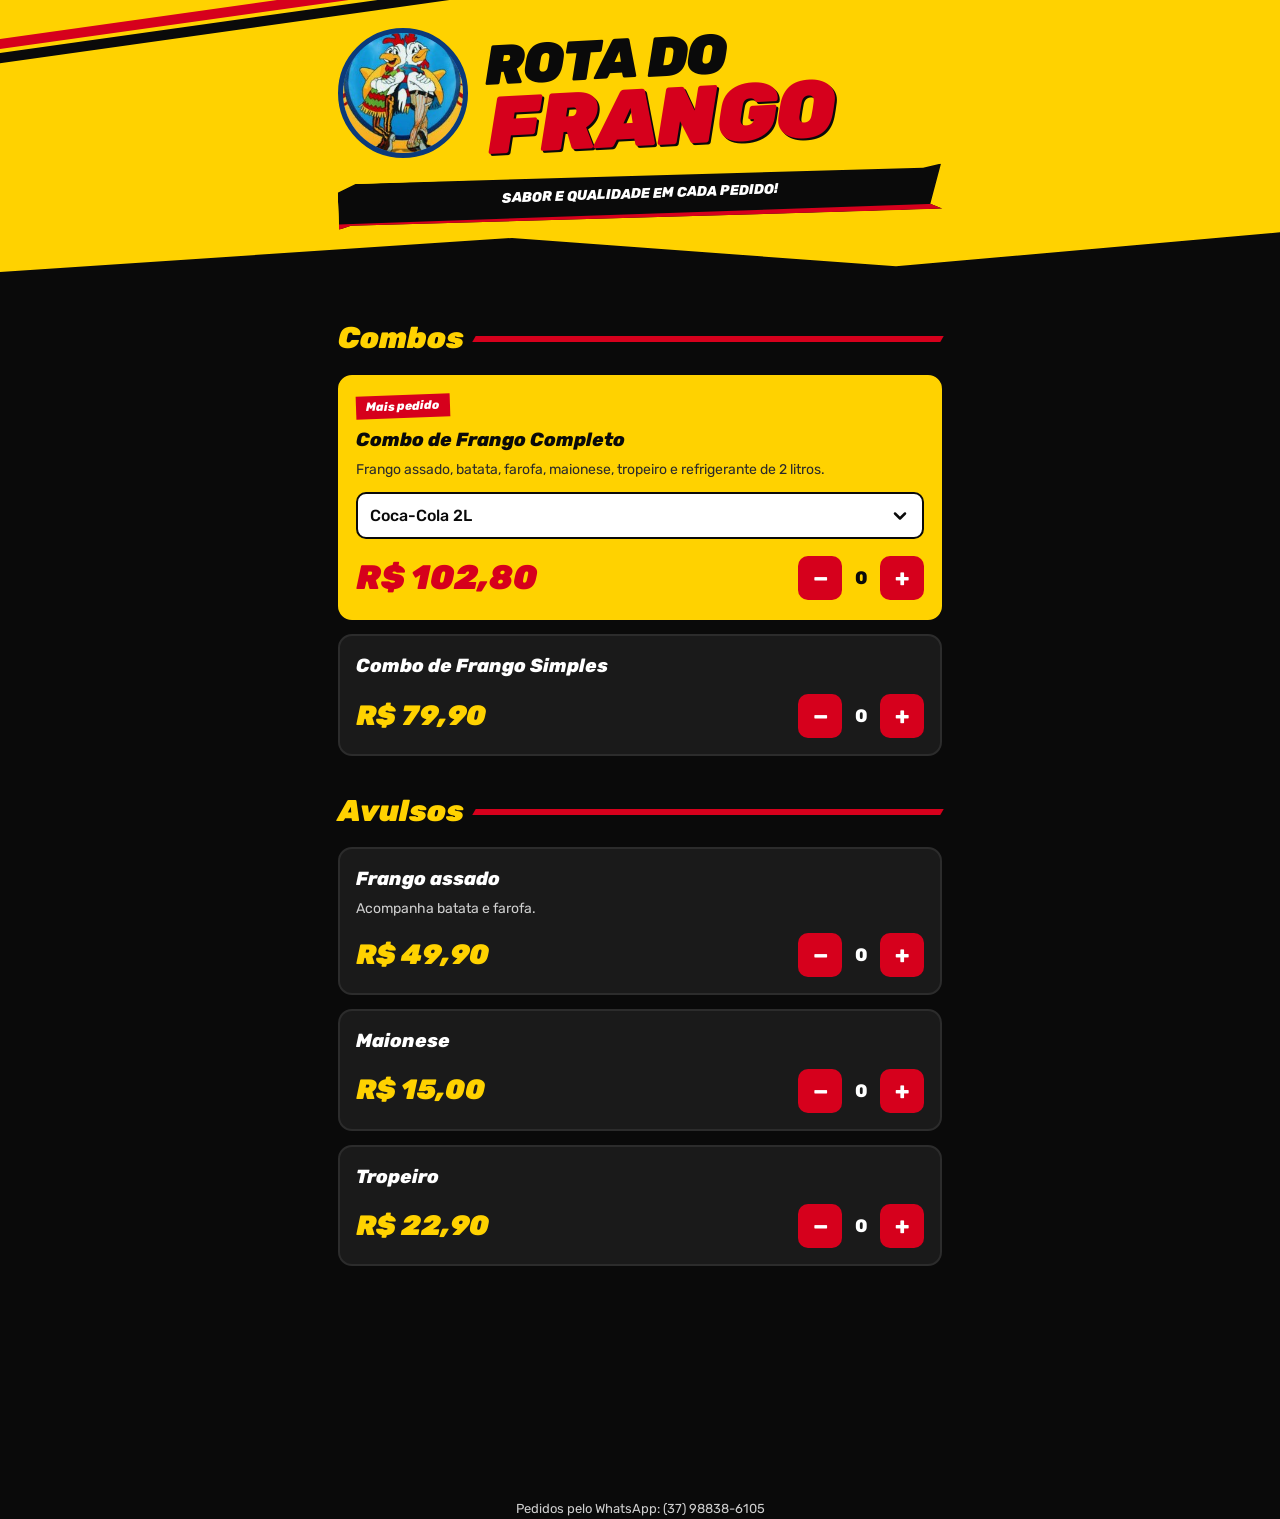
==== index.html @ 75ceb73d "Rename cardapio_rota_do_frango_10(2).html to index.html" ====
<!DOCTYPE html>
<html lang="pt-BR">
<head>
<meta charset="utf-8">
<meta name="viewport" content="width=device-width, initial-scale=1, viewport-fit=cover">
<meta name="format-detection" content="telephone=no">
<title>Cardápio | Rota do Frango</title>
<link href="https://fonts.googleapis.com/css2?family=Rubik:ital,wght@0,400;0,500;1,800;1,900&display=swap" rel="stylesheet">
<style>
:root{--y:#ffd200;--r:#d6001c;--k:#0a0a0a;--k2:#1a1a1a;--w:#fff;--mut:#cfcfcf;color-scheme:dark}
*,*::before,*::after{box-sizing:border-box}
html{-webkit-text-size-adjust:100%;text-size-adjust:100%;min-height:100%;min-height:100dvh;overflow-x:clip;overflow-y:scroll;-webkit-overflow-scrolling:touch}
body{margin:0;min-height:100%;min-height:100dvh;background:#0a0a0a;color:#fff;font-family:Rubik,-apple-system,BlinkMacSystemFont,"Segoe UI",Roboto,Arial,sans-serif;line-height:1.45;overflow:visible;touch-action:pan-y}
.wrap{max-width:640px;margin:0 auto;padding:0 18px}
header{background:#ffd200;color:#0a0a0a;padding:28px 0 64px;position:relative;-webkit-clip-path:polygon(0 0,100% 0,100% 82%,70% 94%,40% 84%,0 96%);clip-path:polygon(0 0,100% 0,100% 82%,70% 94%,40% 84%,0 96%)}
header{padding-top:calc(28px + env(safe-area-inset-top,0px))}
header::before{content:"";position:absolute;left:-10%;top:12px;width:50%;height:10px;background:#d6001c;-webkit-transform:rotate(-8deg);transform:rotate(-8deg);box-shadow:0 14px 0 #0a0a0a}
.top{display:-webkit-flex;display:flex;-webkit-align-items:center;align-items:center}
.logo{width:104px;height:104px;object-fit:cover;object-position:50% 65%;border:5px solid #0b3a7a;border-radius:50%;background:#1f6fd0;-webkit-flex:none;flex:none;margin-right:14px;display:block}
.mark{font-style:italic;font-weight:900;line-height:.88;margin:0;font-size:34px;letter-spacing:-.02em;color:#0a0a0a;-webkit-transform:rotate(-3deg);transform:rotate(-3deg)}
.mark span{display:block;color:#d6001c;font-size:1.45em;text-shadow:2px 2px 0 #0a0a0a}
.tag{display:block;background:#0a0a0a;color:#fff;font-style:italic;font-weight:800;font-size:11px;text-transform:uppercase;text-align:center;padding:10px 12px;margin-top:16px;-webkit-transform:rotate(-2deg);transform:rotate(-2deg);border-bottom:5px solid #d6001c;-webkit-clip-path:polygon(0 18%,3% 0,97% 8%,100% 0,98% 88%,100% 100%,2% 92%,0 100%);clip-path:polygon(0 18%,3% 0,97% 8%,100% 0,98% 88%,100% 100%,2% 92%,0 100%)}
@media (min-width:380px){.logo{width:120px;height:120px}.mark{font-size:42px}.tag{font-size:12.5px}}
@media (min-width:480px){.logo{width:130px;height:130px;margin-right:18px}.mark{font-size:56px}.tag{font-size:14px}}
h2{font-style:italic;font-weight:900;font-size:30px;margin:34px 0 14px;color:#ffd200;display:-webkit-flex;display:flex;-webkit-align-items:center;align-items:center}
h2::after{content:"";-webkit-flex:1;flex:1;height:6px;margin-left:10px;background:#d6001c;-webkit-transform:skewX(-30deg);transform:skewX(-30deg)}
.card{background:#1a1a1a;border:2px solid #2c2c2c;border-radius:14px;padding:16px;margin-bottom:14px}
.card.feat{background:#ffd200;color:#0a0a0a;border-color:#ffd200}
.card h3{margin:0;font-size:19px;font-weight:800;font-style:italic}
.card p{margin:6px 0 0;font-size:14px;color:#cfcfcf}
.feat p{color:#2b2b2b}
.badge{display:inline-block;background:#d6001c;color:#fff;font-weight:800;font-style:italic;font-size:12px;padding:3px 10px;margin-bottom:8px;-webkit-transform:rotate(-2deg);transform:rotate(-2deg)}
.row{display:-webkit-flex;display:flex;-webkit-justify-content:space-between;justify-content:space-between;-webkit-align-items:center;align-items:center;margin-top:14px}
.price{font-style:italic;font-weight:900;font-size:28px;color:#ffd200}
.feat .price{color:#d6001c;font-size:34px}
.btn{display:block;text-align:center;background:#d6001c;color:#fff;text-decoration:none;font-weight:900;font-style:italic;font-size:17px;padding:15px 12px;border-radius:12px;margin-top:12px;-webkit-tap-highlight-color:transparent}
.jsonly{display:none}
.js .jsonly{display:block}
.js .qty{display:-webkit-flex;display:flex;-webkit-align-items:center;align-items:center}
.js .nojs{display:none}
.qty button{width:44px;height:44px;border:0;border-radius:10px;background:#d6001c;color:#fff;font:800 24px Rubik,Arial,sans-serif;padding:0;cursor:pointer;-webkit-appearance:none;appearance:none}
.qn{min-width:38px;text-align:center;font-weight:800;font-size:18px}
select{width:100%;margin-top:12px;padding:12px 44px 12px 12px;border-radius:10px;border:2px solid #0a0a0a;background-color:#fff;background-image:url("data:image/svg+xml,%3Csvg xmlns=%27http://www.w3.org/2000/svg%27 width=%2720%27 height=%2720%27 viewBox=%270 0 24 24%27 fill=%27none%27 stroke=%27%230a0a0a%27 stroke-width=%273%27 stroke-linecap=%27round%27 stroke-linejoin=%27round%27%3E%3Cpath d=%27m6 9 6 6 6-6%27/%3E%3C/svg%3E");background-repeat:no-repeat;background-position:right 12px center;color:#0a0a0a;font:500 16px Rubik,Arial,sans-serif;-webkit-appearance:none;appearance:none;cursor:pointer}
main.wrap{padding-bottom:calc(220px + env(safe-area-inset-bottom,0px))}footer{padding:30px 0 calc(240px + env(safe-area-inset-bottom,0px));text-align:center;color:#cfcfcf;font-size:13px}
#bar{display:none;position:fixed;left:0;right:0;bottom:0;bottom:env(safe-area-inset-bottom,0px);padding:12px 18px;padding-bottom:calc(12px + env(safe-area-inset-bottom,0px));background:#d6001c;z-index:9}
.js #bar.on{display:block}
#send{max-width:604px;margin:0 auto;display:-webkit-flex;display:flex;-webkit-justify-content:space-between;justify-content:space-between;-webkit-align-items:center;align-items:center;background:#ffd200;color:#0a0a0a;text-decoration:none;font-weight:900;font-style:italic;font-size:17px;padding:14px 18px;border-radius:12px}
#alt{display:block;text-align:center;color:#fff;font-size:13px;margin-top:8px}
a:focus-visible,button:focus-visible,select:focus-visible{outline:3px solid #fff;outline-offset:2px}
</style>
</head>
<body>
<header><div class="wrap">
<div class="top"><img class="logo" alt="Logo Rota do Frango" width="130" height="130" src="[data-uri]"><h1 class="mark">ROTA DO<span>FRANGO</span></h1></div>
<div class="tag">Sabor e qualidade em cada pedido!</div>
</div></header>
<main class="wrap">
<h2>Combos</h2><div><article class="card feat" data-id="completo" data-name="Combo de Frango Completo" data-price="10280"><span class="badge">Mais pedido</span><h3>Combo de Frango Completo</h3><p>Frango assado, batata, farofa, maionese, tropeiro e refrigerante de 2 litros.</p><select class="jsonly" aria-label="Refrigerante"><option>Coca-Cola 2L</option><option>Fanta 2L</option></select><div class="row"><span class="price">R$ 102,80</span><div class="qty jsonly"><button type="button" data-act="-" aria-label="Diminuir">−</button><span class="qn">0</span><button type="button" data-act="+" aria-label="Aumentar">+</button></div></div><div class="nojs"><a class="btn" href="https://wa.me/5537988386105?text=Ol%C3%A1%21%20Quero%20fazer%20um%20pedido%3A%0A%E2%80%A2%201x%20Combo%20de%20Frango%20Completo%20%28Coca-Cola%202L%29%20-%20R%24%20102%2C80%0A%0ATotal%3A%20R%24%20102%2C80" target="_blank" rel="noopener">Pedir com Coca-Cola</a><a class="btn" href="https://wa.me/5537988386105?text=Ol%C3%A1%21%20Quero%20fazer%20um%20pedido%3A%0A%E2%80%A2%201x%20Combo%20de%20Frango%20Completo%20%28Fanta%202L%29%20-%20R%24%20102%2C80%0A%0ATotal%3A%20R%24%20102%2C80" target="_blank" rel="noopener">Pedir com Fanta</a></div></article><article class="card" data-id="simples" data-name="Combo de Frango Simples" data-price="7990"><h3>Combo de Frango Simples</h3><div class="row"><span class="price">R$ 79,90</span><div class="qty jsonly"><button type="button" data-act="-" aria-label="Diminuir">−</button><span class="qn">0</span><button type="button" data-act="+" aria-label="Aumentar">+</button></div></div><div class="nojs"><a class="btn" href="https://wa.me/5537988386105?text=Ol%C3%A1%21%20Quero%20fazer%20um%20pedido%3A%0A%E2%80%A2%201x%20Combo%20de%20Frango%20Simples%20-%20R%24%2079%2C90%0A%0ATotal%3A%20R%24%2079%2C90" target="_blank" rel="noopener">Pedir pelo WhatsApp</a></div></article></div>
<h2>Avulsos</h2><div><article class="card" data-id="frango" data-name="Frango assado" data-price="4990"><h3>Frango assado</h3><p>Acompanha batata e farofa.</p><div class="row"><span class="price">R$ 49,90</span><div class="qty jsonly"><button type="button" data-act="-" aria-label="Diminuir">−</button><span class="qn">0</span><button type="button" data-act="+" aria-label="Aumentar">+</button></div></div><div class="nojs"><a class="btn" href="https://wa.me/5537988386105?text=Ol%C3%A1%21%20Quero%20fazer%20um%20pedido%3A%0A%E2%80%A2%201x%20Frango%20assado%20-%20R%24%2049%2C90%0A%0ATotal%3A%20R%24%2049%2C90" target="_blank" rel="noopener">Pedir pelo WhatsApp</a></div></article><article class="card" data-id="maionese" data-name="Maionese" data-price="1500"><h3>Maionese</h3><div class="row"><span class="price">R$ 15,00</span><div class="qty jsonly"><button type="button" data-act="-" aria-label="Diminuir">−</button><span class="qn">0</span><button type="button" data-act="+" aria-label="Aumentar">+</button></div></div><div class="nojs"><a class="btn" href="https://wa.me/5537988386105?text=Ol%C3%A1%21%20Quero%20fazer%20um%20pedido%3A%0A%E2%80%A2%201x%20Maionese%20-%20R%24%2015%2C00%0A%0ATotal%3A%20R%24%2015%2C00" target="_blank" rel="noopener">Pedir pelo WhatsApp</a></div></article><article class="card" data-id="tropeiro" data-name="Tropeiro" data-price="2290"><h3>Tropeiro</h3><div class="row"><span class="price">R$ 22,90</span><div class="qty jsonly"><button type="button" data-act="-" aria-label="Diminuir">−</button><span class="qn">0</span><button type="button" data-act="+" aria-label="Aumentar">+</button></div></div><div class="nojs"><a class="btn" href="https://wa.me/5537988386105?text=Ol%C3%A1%21%20Quero%20fazer%20um%20pedido%3A%0A%E2%80%A2%201x%20Tropeiro%20-%20R%24%2022%2C90%0A%0ATotal%3A%20R%24%2022%2C90" target="_blank" rel="noopener">Pedir pelo WhatsApp</a></div></article></div>
</main>
<footer class="wrap">Pedidos pelo WhatsApp: (37) 98838-6105</footer>
<div id="bar"><a id="send" href="#" target="_blank" rel="noopener"><span id="cnt"></span><span>Enviar pedido · <b id="tot"></b></span></a><a id="alt" href="#" target="_blank" rel="noopener">Não abriu? Toque aqui</a></div>
<script>
(function(){try{
var PHONE="5537988386105";
var cards=[].slice.call(document.querySelectorAll(".card")),qty={};
function brl(c){return "R$ "+(c/100).toFixed(2).replace(".",",")}
cards.forEach(function(c){qty[c.getAttribute("data-id")]=0});
function update(){
  var n=0,t=0,lines=[];
  cards.forEach(function(c){
    var id=c.getAttribute("data-id"),q=qty[id],p=+c.getAttribute("data-price"),nm=c.getAttribute("data-name"),s=c.querySelector("select");
    c.querySelector(".qn").textContent=q;
    if(q){n+=q;t+=q*p;lines.push("• "+q+"x "+nm+(s?" ("+s.value+")":"")+" - "+brl(q*p))}
  });
  document.getElementById("bar").className=n?"on":"";
  document.getElementById("cnt").textContent=n+(n===1?" item":" itens");
  document.getElementById("tot").textContent=brl(t);
  var enc=encodeURIComponent("Olá! Quero fazer um pedido:\n"+lines.join("\n")+"\n\nTotal: "+brl(t));
  document.getElementById("send").href="https://wa.me/"+PHONE+"?text="+enc;
  document.getElementById("alt").href="whatsapp://send?phone="+PHONE+"&text="+enc;
}
document.addEventListener("click",function(e){
  var b=e.target;while(b&&b!==document&&!(b.getAttribute&&b.getAttribute("data-act")))b=b.parentNode;
  if(!b||b===document)return;
  var c=b;while(c&&!(c.className&&/\bcard\b/.test(c.className)))c=c.parentNode;
  var id=c.getAttribute("data-id");
  qty[id]=Math.max(0,qty[id]+(b.getAttribute("data-act")==="+"?1:-1));update();
});
document.addEventListener("change",update);
update();
document.documentElement.className+=" js";
}catch(err){}})();
</script>
</body>
</html>
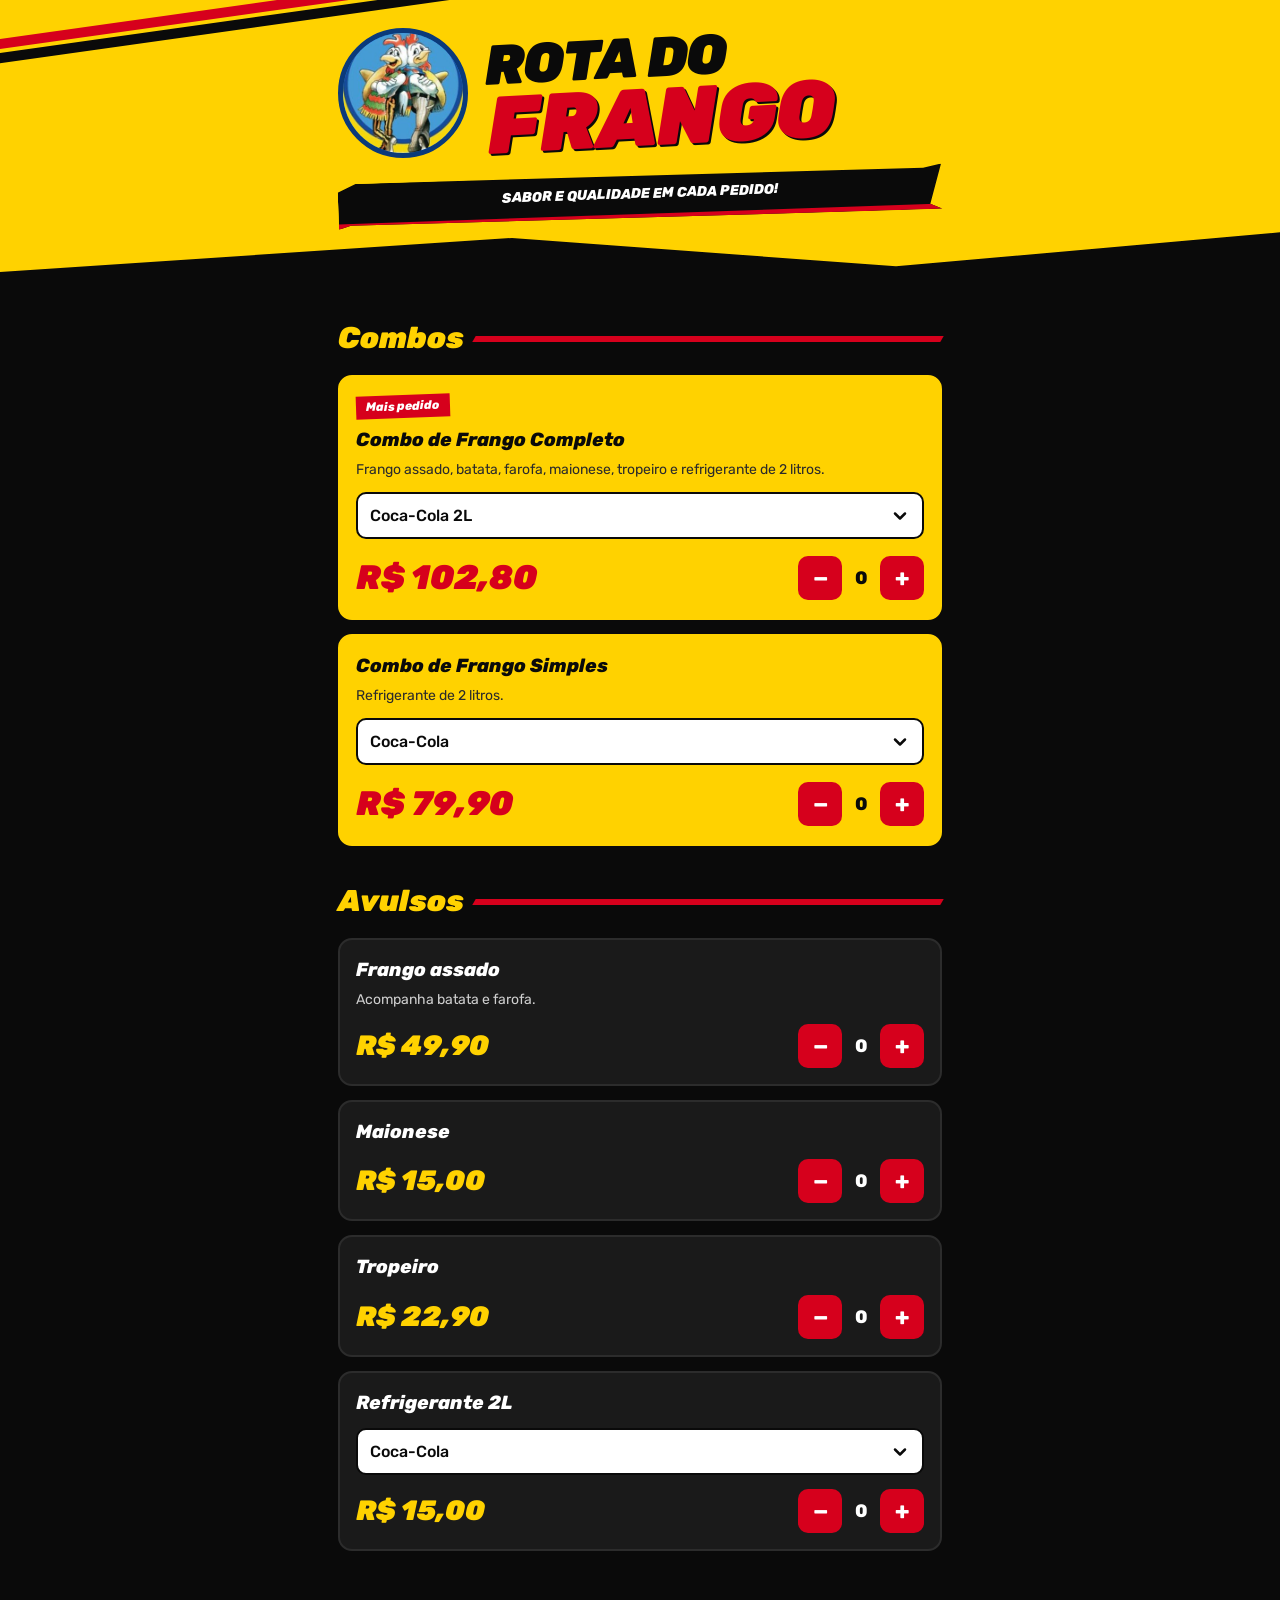
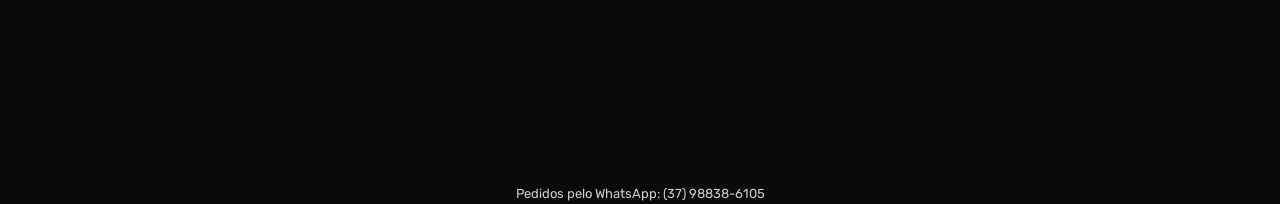
==== commit 8c03dceb: "Atualiza cardápio digital" ====
--- a/index.html
+++ b/index.html
@@ -1,96 +1,702 @@
-<!DOCTYPE html>
+<!doctype html>
 <html lang="pt-BR">
-<head>
-<meta charset="utf-8">
-<meta name="viewport" content="width=device-width, initial-scale=1, viewport-fit=cover">
-<meta name="format-detection" content="telephone=no">
-<title>Cardápio | Rota do Frango</title>
-<link href="https://fonts.googleapis.com/css2?family=Rubik:ital,wght@0,400;0,500;1,800;1,900&display=swap" rel="stylesheet">
-<style>
-:root{--y:#ffd200;--r:#d6001c;--k:#0a0a0a;--k2:#1a1a1a;--w:#fff;--mut:#cfcfcf;color-scheme:dark}
-*,*::before,*::after{box-sizing:border-box}
-html{-webkit-text-size-adjust:100%;text-size-adjust:100%;min-height:100%;min-height:100dvh;overflow-x:clip;overflow-y:scroll;-webkit-overflow-scrolling:touch}
-body{margin:0;min-height:100%;min-height:100dvh;background:#0a0a0a;color:#fff;font-family:Rubik,-apple-system,BlinkMacSystemFont,"Segoe UI",Roboto,Arial,sans-serif;line-height:1.45;overflow:visible;touch-action:pan-y}
-.wrap{max-width:640px;margin:0 auto;padding:0 18px}
-header{background:#ffd200;color:#0a0a0a;padding:28px 0 64px;position:relative;-webkit-clip-path:polygon(0 0,100% 0,100% 82%,70% 94%,40% 84%,0 96%);clip-path:polygon(0 0,100% 0,100% 82%,70% 94%,40% 84%,0 96%)}
-header{padding-top:calc(28px + env(safe-area-inset-top,0px))}
-header::before{content:"";position:absolute;left:-10%;top:12px;width:50%;height:10px;background:#d6001c;-webkit-transform:rotate(-8deg);transform:rotate(-8deg);box-shadow:0 14px 0 #0a0a0a}
-.top{display:-webkit-flex;display:flex;-webkit-align-items:center;align-items:center}
-.logo{width:104px;height:104px;object-fit:cover;object-position:50% 65%;border:5px solid #0b3a7a;border-radius:50%;background:#1f6fd0;-webkit-flex:none;flex:none;margin-right:14px;display:block}
-.mark{font-style:italic;font-weight:900;line-height:.88;margin:0;font-size:34px;letter-spacing:-.02em;color:#0a0a0a;-webkit-transform:rotate(-3deg);transform:rotate(-3deg)}
-.mark span{display:block;color:#d6001c;font-size:1.45em;text-shadow:2px 2px 0 #0a0a0a}
-.tag{display:block;background:#0a0a0a;color:#fff;font-style:italic;font-weight:800;font-size:11px;text-transform:uppercase;text-align:center;padding:10px 12px;margin-top:16px;-webkit-transform:rotate(-2deg);transform:rotate(-2deg);border-bottom:5px solid #d6001c;-webkit-clip-path:polygon(0 18%,3% 0,97% 8%,100% 0,98% 88%,100% 100%,2% 92%,0 100%);clip-path:polygon(0 18%,3% 0,97% 8%,100% 0,98% 88%,100% 100%,2% 92%,0 100%)}
-@media (min-width:380px){.logo{width:120px;height:120px}.mark{font-size:42px}.tag{font-size:12.5px}}
-@media (min-width:480px){.logo{width:130px;height:130px;margin-right:18px}.mark{font-size:56px}.tag{font-size:14px}}
-h2{font-style:italic;font-weight:900;font-size:30px;margin:34px 0 14px;color:#ffd200;display:-webkit-flex;display:flex;-webkit-align-items:center;align-items:center}
-h2::after{content:"";-webkit-flex:1;flex:1;height:6px;margin-left:10px;background:#d6001c;-webkit-transform:skewX(-30deg);transform:skewX(-30deg)}
-.card{background:#1a1a1a;border:2px solid #2c2c2c;border-radius:14px;padding:16px;margin-bottom:14px}
-.card.feat{background:#ffd200;color:#0a0a0a;border-color:#ffd200}
-.card h3{margin:0;font-size:19px;font-weight:800;font-style:italic}
-.card p{margin:6px 0 0;font-size:14px;color:#cfcfcf}
-.feat p{color:#2b2b2b}
-.badge{display:inline-block;background:#d6001c;color:#fff;font-weight:800;font-style:italic;font-size:12px;padding:3px 10px;margin-bottom:8px;-webkit-transform:rotate(-2deg);transform:rotate(-2deg)}
-.row{display:-webkit-flex;display:flex;-webkit-justify-content:space-between;justify-content:space-between;-webkit-align-items:center;align-items:center;margin-top:14px}
-.price{font-style:italic;font-weight:900;font-size:28px;color:#ffd200}
-.feat .price{color:#d6001c;font-size:34px}
-.btn{display:block;text-align:center;background:#d6001c;color:#fff;text-decoration:none;font-weight:900;font-style:italic;font-size:17px;padding:15px 12px;border-radius:12px;margin-top:12px;-webkit-tap-highlight-color:transparent}
-.jsonly{display:none}
-.js .jsonly{display:block}
-.js .qty{display:-webkit-flex;display:flex;-webkit-align-items:center;align-items:center}
-.js .nojs{display:none}
-.qty button{width:44px;height:44px;border:0;border-radius:10px;background:#d6001c;color:#fff;font:800 24px Rubik,Arial,sans-serif;padding:0;cursor:pointer;-webkit-appearance:none;appearance:none}
-.qn{min-width:38px;text-align:center;font-weight:800;font-size:18px}
-select{width:100%;margin-top:12px;padding:12px 44px 12px 12px;border-radius:10px;border:2px solid #0a0a0a;background-color:#fff;background-image:url("data:image/svg+xml,%3Csvg xmlns=%27http://www.w3.org/2000/svg%27 width=%2720%27 height=%2720%27 viewBox=%270 0 24 24%27 fill=%27none%27 stroke=%27%230a0a0a%27 stroke-width=%273%27 stroke-linecap=%27round%27 stroke-linejoin=%27round%27%3E%3Cpath d=%27m6 9 6 6 6-6%27/%3E%3C/svg%3E");background-repeat:no-repeat;background-position:right 12px center;color:#0a0a0a;font:500 16px Rubik,Arial,sans-serif;-webkit-appearance:none;appearance:none;cursor:pointer}
-main.wrap{padding-bottom:calc(220px + env(safe-area-inset-bottom,0px))}footer{padding:30px 0 calc(240px + env(safe-area-inset-bottom,0px));text-align:center;color:#cfcfcf;font-size:13px}
-#bar{display:none;position:fixed;left:0;right:0;bottom:0;bottom:env(safe-area-inset-bottom,0px);padding:12px 18px;padding-bottom:calc(12px + env(safe-area-inset-bottom,0px));background:#d6001c;z-index:9}
-.js #bar.on{display:block}
-#send{max-width:604px;margin:0 auto;display:-webkit-flex;display:flex;-webkit-justify-content:space-between;justify-content:space-between;-webkit-align-items:center;align-items:center;background:#ffd200;color:#0a0a0a;text-decoration:none;font-weight:900;font-style:italic;font-size:17px;padding:14px 18px;border-radius:12px}
-#alt{display:block;text-align:center;color:#fff;font-size:13px;margin-top:8px}
-a:focus-visible,button:focus-visible,select:focus-visible{outline:3px solid #fff;outline-offset:2px}
-</style>
-</head>
-<body>
-<header><div class="wrap">
-<div class="top"><img class="logo" alt="Logo Rota do Frango" width="130" height="130" src="[data-uri]"><h1 class="mark">ROTA DO<span>FRANGO</span></h1></div>
-<div class="tag">Sabor e qualidade em cada pedido!</div>
-</div></header>
-<main class="wrap">
-<h2>Combos</h2><div><article class="card feat" data-id="completo" data-name="Combo de Frango Completo" data-price="10280"><span class="badge">Mais pedido</span><h3>Combo de Frango Completo</h3><p>Frango assado, batata, farofa, maionese, tropeiro e refrigerante de 2 litros.</p><select class="jsonly" aria-label="Refrigerante"><option>Coca-Cola 2L</option><option>Fanta 2L</option></select><div class="row"><span class="price">R$ 102,80</span><div class="qty jsonly"><button type="button" data-act="-" aria-label="Diminuir">−</button><span class="qn">0</span><button type="button" data-act="+" aria-label="Aumentar">+</button></div></div><div class="nojs"><a class="btn" href="https://wa.me/5537988386105?text=Ol%C3%A1%21%20Quero%20fazer%20um%20pedido%3A%0A%E2%80%A2%201x%20Combo%20de%20Frango%20Completo%20%28Coca-Cola%202L%29%20-%20R%24%20102%2C80%0A%0ATotal%3A%20R%24%20102%2C80" target="_blank" rel="noopener">Pedir com Coca-Cola</a><a class="btn" href="https://wa.me/5537988386105?text=Ol%C3%A1%21%20Quero%20fazer%20um%20pedido%3A%0A%E2%80%A2%201x%20Combo%20de%20Frango%20Completo%20%28Fanta%202L%29%20-%20R%24%20102%2C80%0A%0ATotal%3A%20R%24%20102%2C80" target="_blank" rel="noopener">Pedir com Fanta</a></div></article><article class="card" data-id="simples" data-name="Combo de Frango Simples" data-price="7990"><h3>Combo de Frango Simples</h3><div class="row"><span class="price">R$ 79,90</span><div class="qty jsonly"><button type="button" data-act="-" aria-label="Diminuir">−</button><span class="qn">0</span><button type="button" data-act="+" aria-label="Aumentar">+</button></div></div><div class="nojs"><a class="btn" href="https://wa.me/5537988386105?text=Ol%C3%A1%21%20Quero%20fazer%20um%20pedido%3A%0A%E2%80%A2%201x%20Combo%20de%20Frango%20Simples%20-%20R%24%2079%2C90%0A%0ATotal%3A%20R%24%2079%2C90" target="_blank" rel="noopener">Pedir pelo WhatsApp</a></div></article></div>
-<h2>Avulsos</h2><div><article class="card" data-id="frango" data-name="Frango assado" data-price="4990"><h3>Frango assado</h3><p>Acompanha batata e farofa.</p><div class="row"><span class="price">R$ 49,90</span><div class="qty jsonly"><button type="button" data-act="-" aria-label="Diminuir">−</button><span class="qn">0</span><button type="button" data-act="+" aria-label="Aumentar">+</button></div></div><div class="nojs"><a class="btn" href="https://wa.me/5537988386105?text=Ol%C3%A1%21%20Quero%20fazer%20um%20pedido%3A%0A%E2%80%A2%201x%20Frango%20assado%20-%20R%24%2049%2C90%0A%0ATotal%3A%20R%24%2049%2C90" target="_blank" rel="noopener">Pedir pelo WhatsApp</a></div></article><article class="card" data-id="maionese" data-name="Maionese" data-price="1500"><h3>Maionese</h3><div class="row"><span class="price">R$ 15,00</span><div class="qty jsonly"><button type="button" data-act="-" aria-label="Diminuir">−</button><span class="qn">0</span><button type="button" data-act="+" aria-label="Aumentar">+</button></div></div><div class="nojs"><a class="btn" href="https://wa.me/5537988386105?text=Ol%C3%A1%21%20Quero%20fazer%20um%20pedido%3A%0A%E2%80%A2%201x%20Maionese%20-%20R%24%2015%2C00%0A%0ATotal%3A%20R%24%2015%2C00" target="_blank" rel="noopener">Pedir pelo WhatsApp</a></div></article><article class="card" data-id="tropeiro" data-name="Tropeiro" data-price="2290"><h3>Tropeiro</h3><div class="row"><span class="price">R$ 22,90</span><div class="qty jsonly"><button type="button" data-act="-" aria-label="Diminuir">−</button><span class="qn">0</span><button type="button" data-act="+" aria-label="Aumentar">+</button></div></div><div class="nojs"><a class="btn" href="https://wa.me/5537988386105?text=Ol%C3%A1%21%20Quero%20fazer%20um%20pedido%3A%0A%E2%80%A2%201x%20Tropeiro%20-%20R%24%2022%2C90%0A%0ATotal%3A%20R%24%2022%2C90" target="_blank" rel="noopener">Pedir pelo WhatsApp</a></div></article></div>
-</main>
-<footer class="wrap">Pedidos pelo WhatsApp: (37) 98838-6105</footer>
-<div id="bar"><a id="send" href="#" target="_blank" rel="noopener"><span id="cnt"></span><span>Enviar pedido · <b id="tot"></b></span></a><a id="alt" href="#" target="_blank" rel="noopener">Não abriu? Toque aqui</a></div>
-<script>
-(function(){try{
-var PHONE="5537988386105";
-var cards=[].slice.call(document.querySelectorAll(".card")),qty={};
-function brl(c){return "R$ "+(c/100).toFixed(2).replace(".",",")}
-cards.forEach(function(c){qty[c.getAttribute("data-id")]=0});
-function update(){
-  var n=0,t=0,lines=[];
-  cards.forEach(function(c){
-    var id=c.getAttribute("data-id"),q=qty[id],p=+c.getAttribute("data-price"),nm=c.getAttribute("data-name"),s=c.querySelector("select");
-    c.querySelector(".qn").textContent=q;
-    if(q){n+=q;t+=q*p;lines.push("• "+q+"x "+nm+(s?" ("+s.value+")":"")+" - "+brl(q*p))}
-  });
-  document.getElementById("bar").className=n?"on":"";
-  document.getElementById("cnt").textContent=n+(n===1?" item":" itens");
-  document.getElementById("tot").textContent=brl(t);
-  var enc=encodeURIComponent("Olá! Quero fazer um pedido:\n"+lines.join("\n")+"\n\nTotal: "+brl(t));
-  document.getElementById("send").href="https://wa.me/"+PHONE+"?text="+enc;
-  document.getElementById("alt").href="whatsapp://send?phone="+PHONE+"&text="+enc;
-}
-document.addEventListener("click",function(e){
-  var b=e.target;while(b&&b!==document&&!(b.getAttribute&&b.getAttribute("data-act")))b=b.parentNode;
-  if(!b||b===document)return;
-  var c=b;while(c&&!(c.className&&/\bcard\b/.test(c.className)))c=c.parentNode;
-  var id=c.getAttribute("data-id");
-  qty[id]=Math.max(0,qty[id]+(b.getAttribute("data-act")==="+"?1:-1));update();
-});
-document.addEventListener("change",update);
-update();
-document.documentElement.className+=" js";
-}catch(err){}})();
-</script>
-</body>
+  <head>
+    <meta charset="utf-8" />
+    <meta
+      name="viewport"
+      content="width=device-width, initial-scale=1, viewport-fit=cover"
+    />
+    <meta name="format-detection" content="telephone=no" />
+    <title>Cardápio | Rota do Frango</title>
+    <link
+      href="https://fonts.googleapis.com/css2?family=Rubik:ital,wght@0,400;0,500;1,800;1,900&display=swap"
+      rel="stylesheet"
+    />
+    <style>
+      :root {
+        --y: #ffd200;
+        --r: #d6001c;
+        --k: #0a0a0a;
+        --k2: #1a1a1a;
+        --w: #fff;
+        --mut: #cfcfcf;
+        color-scheme: dark;
+      }
+      *,
+      *::before,
+      *::after {
+        box-sizing: border-box;
+      }
+      html {
+        -webkit-text-size-adjust: 100%;
+        text-size-adjust: 100%;
+        min-height: 100%;
+        min-height: 100dvh;
+        overflow-x: clip;
+        overflow-y: scroll;
+        -webkit-overflow-scrolling: touch;
+      }
+      body {
+        margin: 0;
+        min-height: 100%;
+        min-height: 100dvh;
+        background: #0a0a0a;
+        color: #fff;
+        font-family:
+          Rubik,
+          -apple-system,
+          BlinkMacSystemFont,
+          "Segoe UI",
+          Roboto,
+          Arial,
+          sans-serif;
+        line-height: 1.45;
+        overflow: visible;
+        touch-action: pan-y;
+      }
+      .wrap {
+        max-width: 640px;
+        margin: 0 auto;
+        padding: 0 18px;
+      }
+      header {
+        background: #ffd200;
+        color: #0a0a0a;
+        padding: 28px 0 64px;
+        position: relative;
+        -webkit-clip-path: polygon(
+          0 0,
+          100% 0,
+          100% 82%,
+          70% 94%,
+          40% 84%,
+          0 96%
+        );
+        clip-path: polygon(0 0, 100% 0, 100% 82%, 70% 94%, 40% 84%, 0 96%);
+      }
+      header {
+        padding-top: calc(28px + env(safe-area-inset-top, 0px));
+      }
+      header::before {
+        content: "";
+        position: absolute;
+        left: -10%;
+        top: 12px;
+        width: 50%;
+        height: 10px;
+        background: #d6001c;
+        -webkit-transform: rotate(-8deg);
+        transform: rotate(-8deg);
+        box-shadow: 0 14px 0 #0a0a0a;
+      }
+      .top {
+        display: -webkit-flex;
+        display: flex;
+        -webkit-align-items: center;
+        align-items: center;
+      }
+      .logo {
+        width: 104px;
+        height: 104px;
+        object-fit: cover;
+        object-position: 50% 65%;
+        border: 5px solid #0b3a7a;
+        border-radius: 50%;
+        background: #1f6fd0;
+        -webkit-flex: none;
+        flex: none;
+        margin-right: 14px;
+        display: block;
+      }
+      .mark {
+        font-style: italic;
+        font-weight: 900;
+        line-height: 0.88;
+        margin: 0;
+        font-size: 34px;
+        letter-spacing: -0.02em;
+        color: #0a0a0a;
+        -webkit-transform: rotate(-3deg);
+        transform: rotate(-3deg);
+      }
+      .mark span {
+        display: block;
+        color: #d6001c;
+        font-size: 1.45em;
+        text-shadow: 2px 2px 0 #0a0a0a;
+      }
+      .tag {
+        display: block;
+        background: #0a0a0a;
+        color: #fff;
+        font-style: italic;
+        font-weight: 800;
+        font-size: 11px;
+        text-transform: uppercase;
+        text-align: center;
+        padding: 10px 12px;
+        margin-top: 16px;
+        -webkit-transform: rotate(-2deg);
+        transform: rotate(-2deg);
+        border-bottom: 5px solid #d6001c;
+        -webkit-clip-path: polygon(
+          0 18%,
+          3% 0,
+          97% 8%,
+          100% 0,
+          98% 88%,
+          100% 100%,
+          2% 92%,
+          0 100%
+        );
+        clip-path: polygon(
+          0 18%,
+          3% 0,
+          97% 8%,
+          100% 0,
+          98% 88%,
+          100% 100%,
+          2% 92%,
+          0 100%
+        );
+      }
+      @media (min-width: 380px) {
+        .logo {
+          width: 120px;
+          height: 120px;
+        }
+        .mark {
+          font-size: 42px;
+        }
+        .tag {
+          font-size: 12.5px;
+        }
+      }
+      @media (min-width: 480px) {
+        .logo {
+          width: 130px;
+          height: 130px;
+          margin-right: 18px;
+        }
+        .mark {
+          font-size: 56px;
+        }
+        .tag {
+          font-size: 14px;
+        }
+      }
+      h2 {
+        font-style: italic;
+        font-weight: 900;
+        font-size: 30px;
+        margin: 34px 0 14px;
+        color: #ffd200;
+        display: -webkit-flex;
+        display: flex;
+        -webkit-align-items: center;
+        align-items: center;
+      }
+      h2::after {
+        content: "";
+        -webkit-flex: 1;
+        flex: 1;
+        height: 6px;
+        margin-left: 10px;
+        background: #d6001c;
+        -webkit-transform: skewX(-30deg);
+        transform: skewX(-30deg);
+      }
+      .card {
+        background: #1a1a1a;
+        border: 2px solid #2c2c2c;
+        border-radius: 14px;
+        padding: 16px;
+        margin-bottom: 14px;
+      }
+      .card.feat {
+        background: #ffd200;
+        color: #0a0a0a;
+        border-color: #ffd200;
+      }
+      .card h3 {
+        margin: 0;
+        font-size: 19px;
+        font-weight: 800;
+        font-style: italic;
+      }
+      .card p {
+        margin: 6px 0 0;
+        font-size: 14px;
+        color: #cfcfcf;
+      }
+      .feat p {
+        color: #2b2b2b;
+      }
+      .badge {
+        display: inline-block;
+        background: #d6001c;
+        color: #fff;
+        font-weight: 800;
+        font-style: italic;
+        font-size: 12px;
+        padding: 3px 10px;
+        margin-bottom: 8px;
+        -webkit-transform: rotate(-2deg);
+        transform: rotate(-2deg);
+      }
+      .row {
+        display: -webkit-flex;
+        display: flex;
+        -webkit-justify-content: space-between;
+        justify-content: space-between;
+        -webkit-align-items: center;
+        align-items: center;
+        margin-top: 14px;
+      }
+      .price {
+        font-style: italic;
+        font-weight: 900;
+        font-size: 28px;
+        color: #ffd200;
+      }
+      .feat .price {
+        color: #d6001c;
+        font-size: 34px;
+      }
+      .btn {
+        display: block;
+        text-align: center;
+        background: #d6001c;
+        color: #fff;
+        text-decoration: none;
+        font-weight: 900;
+        font-style: italic;
+        font-size: 17px;
+        padding: 15px 12px;
+        border-radius: 12px;
+        margin-top: 12px;
+        -webkit-tap-highlight-color: transparent;
+      }
+      .jsonly {
+        display: none;
+      }
+      .js .jsonly {
+        display: block;
+      }
+      .js .qty {
+        display: -webkit-flex;
+        display: flex;
+        -webkit-align-items: center;
+        align-items: center;
+      }
+      .js .nojs {
+        display: none;
+      }
+      .qty button {
+        width: 44px;
+        height: 44px;
+        border: 0;
+        border-radius: 10px;
+        background: #d6001c;
+        color: #fff;
+        font:
+          800 24px Rubik,
+          Arial,
+          sans-serif;
+        padding: 0;
+        cursor: pointer;
+        -webkit-appearance: none;
+        appearance: none;
+      }
+      .qn {
+        min-width: 38px;
+        text-align: center;
+        font-weight: 800;
+        font-size: 18px;
+      }
+      select {
+        width: 100%;
+        margin-top: 12px;
+        padding: 12px 44px 12px 12px;
+        border-radius: 10px;
+        border: 2px solid #0a0a0a;
+        background-color: #fff;
+        background-image: url("data:image/svg+xml,%3Csvg xmlns=%27http://www.w3.org/2000/svg%27 width=%2720%27 height=%2720%27 viewBox=%270 0 24 24%27 fill=%27none%27 stroke=%27%230a0a0a%27 stroke-width=%273%27 stroke-linecap=%27round%27 stroke-linejoin=%27round%27%3E%3Cpath d=%27m6 9 6 6 6-6%27/%3E%3C/svg%3E");
+        background-repeat: no-repeat;
+        background-position: right 12px center;
+        color: #0a0a0a;
+        font:
+          500 16px Rubik,
+          Arial,
+          sans-serif;
+        -webkit-appearance: none;
+        appearance: none;
+        cursor: pointer;
+      }
+      main.wrap {
+        padding-bottom: calc(220px + env(safe-area-inset-bottom, 0px));
+      }
+      footer {
+        padding: 30px 0 calc(240px + env(safe-area-inset-bottom, 0px));
+        text-align: center;
+        color: #cfcfcf;
+        font-size: 13px;
+      }
+      #bar {
+        display: none;
+        position: fixed;
+        left: 0;
+        right: 0;
+        bottom: 0;
+        bottom: env(safe-area-inset-bottom, 0px);
+        padding: 12px 18px;
+        padding-bottom: calc(12px + env(safe-area-inset-bottom, 0px));
+        background: #d6001c;
+        z-index: 9;
+      }
+      .js #bar.on {
+        display: block;
+      }
+      #send {
+        max-width: 604px;
+        margin: 0 auto;
+        display: -webkit-flex;
+        display: flex;
+        -webkit-justify-content: space-between;
+        justify-content: space-between;
+        -webkit-align-items: center;
+        align-items: center;
+        background: #ffd200;
+        color: #0a0a0a;
+        text-decoration: none;
+        font-weight: 900;
+        font-style: italic;
+        font-size: 17px;
+        padding: 14px 18px;
+        border-radius: 12px;
+      }
+      #alt {
+        display: block;
+        text-align: center;
+        color: #fff;
+        font-size: 13px;
+        margin-top: 8px;
+      }
+      a:focus-visible,
+      button:focus-visible,
+      select:focus-visible {
+        outline: 3px solid #fff;
+        outline-offset: 2px;
+      }
+    </style>
+  </head>
+  <body>
+    <header>
+      <div class="wrap">
+        <div class="top">
+          <img
+            class="logo"
+            alt="Logo Rota do Frango"
+            width="130"
+            height="130"
+            src="[data-uri]"
+          />
+          <h1 class="mark">ROTA DO<span>FRANGO</span></h1>
+        </div>
+        <div class="tag">Sabor e qualidade em cada pedido!</div>
+      </div>
+    </header>
+    <main class="wrap">
+      <h2>Combos</h2>
+      <div>
+        <article
+          class="card feat"
+          data-id="completo"
+          data-name="Combo de Frango Completo"
+          data-price="10280"
+        >
+          <span class="badge">Mais pedido</span>
+          <h3>Combo de Frango Completo</h3>
+          <p>
+            Frango assado, batata, farofa, maionese, tropeiro e refrigerante de
+            2 litros.
+          </p>
+          <select class="jsonly" aria-label="Refrigerante">
+            <option>Coca-Cola 2L</option>
+            <option>Fanta 2L</option>
+          </select>
+          <div class="row">
+            <span class="price">R$ 102,80</span>
+            <div class="qty jsonly">
+              <button type="button" data-act="-" aria-label="Diminuir">−</button
+              ><span class="qn">0</span
+              ><button type="button" data-act="+" aria-label="Aumentar">
+                +
+              </button>
+            </div>
+          </div>
+          <div class="nojs">
+            <a
+              class="btn"
+              href="https://wa.me/5537988386105?text=Ol%C3%A1%21%20Quero%20fazer%20um%20pedido%3A%0A%E2%80%A2%201x%20Combo%20de%20Frango%20Completo%20%28Coca-Cola%202L%29%20-%20R%24%20102%2C80%0A%0ATotal%3A%20R%24%20102%2C80"
+              target="_blank"
+              rel="noopener"
+              >Pedir com Coca-Cola</a
+            ><a
+              class="btn"
+              href="https://wa.me/5537988386105?text=Ol%C3%A1%21%20Quero%20fazer%20um%20pedido%3A%0A%E2%80%A2%201x%20Combo%20de%20Frango%20Completo%20%28Fanta%202L%29%20-%20R%24%20102%2C80%0A%0ATotal%3A%20R%24%20102%2C80"
+              target="_blank"
+              rel="noopener"
+              >Pedir com Fanta</a
+            >
+          </div>
+        </article>
+        <article
+          class="card feat"
+          data-id="simples"
+          data-name="Combo de Frango Simples"
+          data-price="7990"
+        >
+          <h3>Combo de Frango Simples</h3>
+          <p>Refrigerante de 2 litros.</p>
+          <select class="jsonly" aria-label="Refrigerante">
+            <option>Coca-Cola</option>
+            <option>Fanta</option>
+          </select>
+          <div class="row">
+            <span class="price">R$ 79,90</span>
+            <div class="qty jsonly">
+              <button type="button" data-act="-" aria-label="Diminuir">−</button
+              ><span class="qn">0</span
+              ><button type="button" data-act="+" aria-label="Aumentar">
+                +
+              </button>
+            </div>
+          </div>
+          <div class="nojs">
+            <a
+              class="btn"
+              href="https://wa.me/5537988386105?text=Ol%C3%A1%21%20Quero%20fazer%20um%20pedido%3A%0A%E2%80%A2%201x%20Combo%20de%20Frango%20Simples%20%28Coca-Cola%29%20-%20R%24%2079%2C90%0A%0ATotal%3A%20R%24%2079%2C90"
+              target="_blank"
+              rel="noopener"
+              >Pedir com Coca-Cola</a
+            ><a
+              class="btn"
+              href="https://wa.me/5537988386105?text=Ol%C3%A1%21%20Quero%20fazer%20um%20pedido%3A%0A%E2%80%A2%201x%20Combo%20de%20Frango%20Simples%20%28Fanta%29%20-%20R%24%2079%2C90%0A%0ATotal%3A%20R%24%2079%2C90"
+              target="_blank"
+              rel="noopener"
+              >Pedir com Fanta</a
+            >
+          </div>
+        </article>
+      </div>
+      <h2>Avulsos</h2>
+      <div>
+        <article
+          class="card"
+          data-id="frango"
+          data-name="Frango assado"
+          data-price="4990"
+        >
+          <h3>Frango assado</h3>
+          <p>Acompanha batata e farofa.</p>
+          <div class="row">
+            <span class="price">R$ 49,90</span>
+            <div class="qty jsonly">
+              <button type="button" data-act="-" aria-label="Diminuir">−</button
+              ><span class="qn">0</span
+              ><button type="button" data-act="+" aria-label="Aumentar">
+                +
+              </button>
+            </div>
+          </div>
+          <div class="nojs">
+            <a
+              class="btn"
+              href="https://wa.me/5537988386105?text=Ol%C3%A1%21%20Quero%20fazer%20um%20pedido%3A%0A%E2%80%A2%201x%20Frango%20assado%20-%20R%24%2049%2C90%0A%0ATotal%3A%20R%24%2049%2C90"
+              target="_blank"
+              rel="noopener"
+              >Pedir pelo WhatsApp</a
+            >
+          </div>
+        </article>
+        <article
+          class="card"
+          data-id="maionese"
+          data-name="Maionese"
+          data-price="1500"
+        >
+          <h3>Maionese</h3>
+          <div class="row">
+            <span class="price">R$ 15,00</span>
+            <div class="qty jsonly">
+              <button type="button" data-act="-" aria-label="Diminuir">−</button
+              ><span class="qn">0</span
+              ><button type="button" data-act="+" aria-label="Aumentar">
+                +
+              </button>
+            </div>
+          </div>
+          <div class="nojs">
+            <a
+              class="btn"
+              href="https://wa.me/5537988386105?text=Ol%C3%A1%21%20Quero%20fazer%20um%20pedido%3A%0A%E2%80%A2%201x%20Maionese%20-%20R%24%2015%2C00%0A%0ATotal%3A%20R%24%2015%2C00"
+              target="_blank"
+              rel="noopener"
+              >Pedir pelo WhatsApp</a
+            >
+          </div>
+        </article>
+        <article
+          class="card"
+          data-id="tropeiro"
+          data-name="Tropeiro"
+          data-price="2290"
+        >
+          <h3>Tropeiro</h3>
+          <div class="row">
+            <span class="price">R$ 22,90</span>
+            <div class="qty jsonly">
+              <button type="button" data-act="-" aria-label="Diminuir">−</button
+              ><span class="qn">0</span
+              ><button type="button" data-act="+" aria-label="Aumentar">
+                +
+              </button>
+            </div>
+          </div>
+          <div class="nojs">
+            <a
+              class="btn"
+              href="https://wa.me/5537988386105?text=Ol%C3%A1%21%20Quero%20fazer%20um%20pedido%3A%0A%E2%80%A2%201x%20Tropeiro%20-%20R%24%2022%2C90%0A%0ATotal%3A%20R%24%2022%2C90"
+              target="_blank"
+              rel="noopener"
+              >Pedir pelo WhatsApp</a
+            >
+          </div>
+        </article>
+        <article
+          class="card"
+          data-id="refri"
+          data-name="Refrigerante 2L"
+          data-price="1500"
+        >
+          <h3>Refrigerante 2L</h3>
+          <select class="jsonly" aria-label="Refrigerante">
+            <option>Coca-Cola</option>
+            <option>Fanta</option>
+          </select>
+          <div class="row">
+            <span class="price">R$ 15,00</span>
+            <div class="qty jsonly">
+              <button type="button" data-act="-" aria-label="Diminuir">−</button
+              ><span class="qn">0</span
+              ><button type="button" data-act="+" aria-label="Aumentar">
+                +
+              </button>
+            </div>
+          </div>
+          <div class="nojs">
+            <a
+              class="btn"
+              href="https://wa.me/5537988386105?text=Ol%C3%A1%21%20Quero%20fazer%20um%20pedido%3A%0A%E2%80%A2%201x%20Refrigerante%202L%20%28Coca-Cola%29%20-%20R%24%2015%2C00%0A%0ATotal%3A%20R%24%2015%2C00"
+              target="_blank"
+              rel="noopener"
+              >Pedir com Coca-Cola</a
+            ><a
+              class="btn"
+              href="https://wa.me/5537988386105?text=Ol%C3%A1%21%20Quero%20fazer%20um%20pedido%3A%0A%E2%80%A2%201x%20Refrigerante%202L%20%28Fanta%29%20-%20R%24%2015%2C00%0A%0ATotal%3A%20R%24%2015%2C00"
+              target="_blank"
+              rel="noopener"
+              >Pedir com Fanta</a
+            >
+          </div>
+        </article>
+      </div>
+    </main>
+    <footer class="wrap">Pedidos pelo WhatsApp: (37) 98838-6105</footer>
+    <div id="bar">
+      <a id="send" href="#" target="_blank" rel="noopener"
+        ><span id="cnt"></span><span>Enviar pedido · <b id="tot"></b></span></a
+      ><a id="alt" href="#" target="_blank" rel="noopener"
+        >Não abriu? Toque aqui</a
+      >
+    </div>
+    <script>
+      (function () {
+        try {
+          var PHONE = "5537988386105";
+          var cards = [].slice.call(document.querySelectorAll(".card")),
+            qty = {};
+          function brl(c) {
+            return "R$ " + (c / 100).toFixed(2).replace(".", ",");
+          }
+          cards.forEach(function (c) {
+            qty[c.getAttribute("data-id")] = 0;
+          });
+          function update() {
+            var n = 0,
+              t = 0,
+              lines = [];
+            cards.forEach(function (c) {
+              var id = c.getAttribute("data-id"),
+                q = qty[id],
+                p = +c.getAttribute("data-price"),
+                nm = c.getAttribute("data-name"),
+                s = c.querySelector("select");
+              c.querySelector(".qn").textContent = q;
+              if (q) {
+                n += q;
+                t += q * p;
+                lines.push(
+                  "• " +
+                    q +
+                    "x " +
+                    nm +
+                    (s ? " (" + s.value + ")" : "") +
+                    " - " +
+                    brl(q * p),
+                );
+              }
+            });
+            document.getElementById("bar").className = n ? "on" : "";
+            document.getElementById("cnt").textContent =
+              n + (n === 1 ? " item" : " itens");
+            document.getElementById("tot").textContent = brl(t);
+            var enc = encodeURIComponent(
+              "Olá! Quero fazer um pedido:\n" +
+                lines.join("\n") +
+                "\n\nTotal: " +
+                brl(t),
+            );
+            document.getElementById("send").href =
+              "https://wa.me/" + PHONE + "?text=" + enc;
+            document.getElementById("alt").href =
+              "whatsapp://send?phone=" + PHONE + "&text=" + enc;
+          }
+          document.addEventListener("click", function (e) {
+            var b = e.target;
+            while (
+              b &&
+              b !== document &&
+              !(b.getAttribute && b.getAttribute("data-act"))
+            )
+              b = b.parentNode;
+            if (!b || b === document) return;
+            var c = b;
+            while (c && !(c.className && /\bcard\b/.test(c.className)))
+              c = c.parentNode;
+            var id = c.getAttribute("data-id");
+            qty[id] = Math.max(
+              0,
+              qty[id] + (b.getAttribute("data-act") === "+" ? 1 : -1),
+            );
+            update();
+          });
+          document.addEventListener("change", update);
+          update();
+          document.documentElement.className += " js";
+        } catch (err) {}
+      })();
+    </script>
+  </body>
 </html>
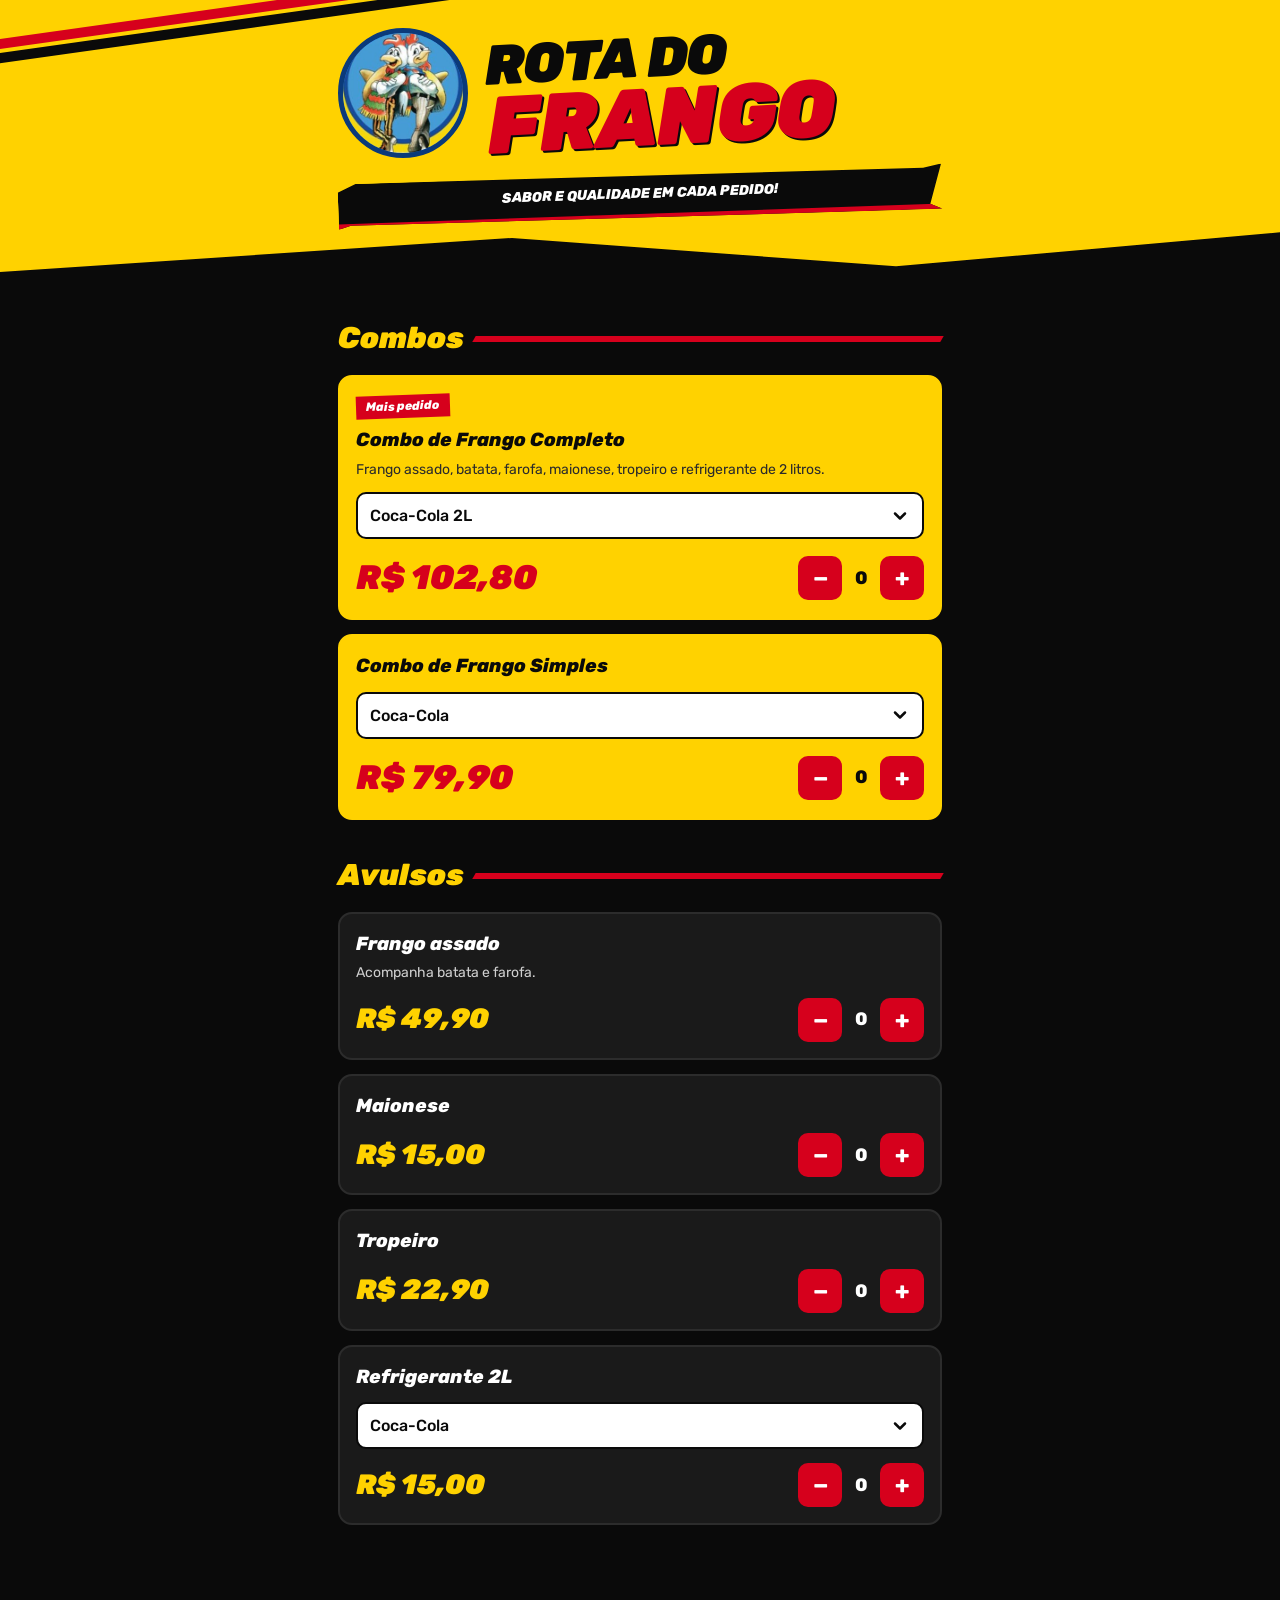
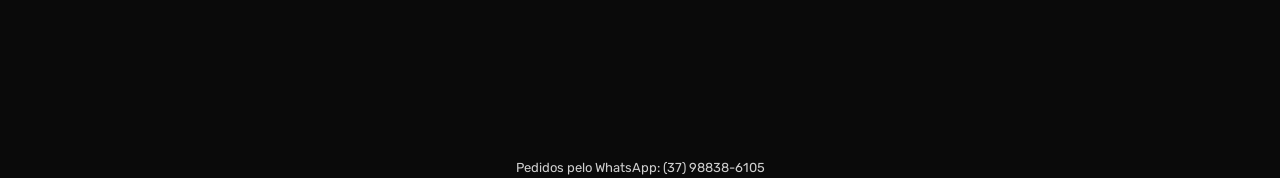
==== commit 43651a52: "Atualiza cardápio digital 2" ====
--- a/index.html
+++ b/index.html
@@ -458,7 +458,6 @@
           data-price="7990"
         >
           <h3>Combo de Frango Simples</h3>
-          <p>Refrigerante de 2 litros.</p>
           <select class="jsonly" aria-label="Refrigerante">
             <option>Coca-Cola</option>
             <option>Fanta</option>
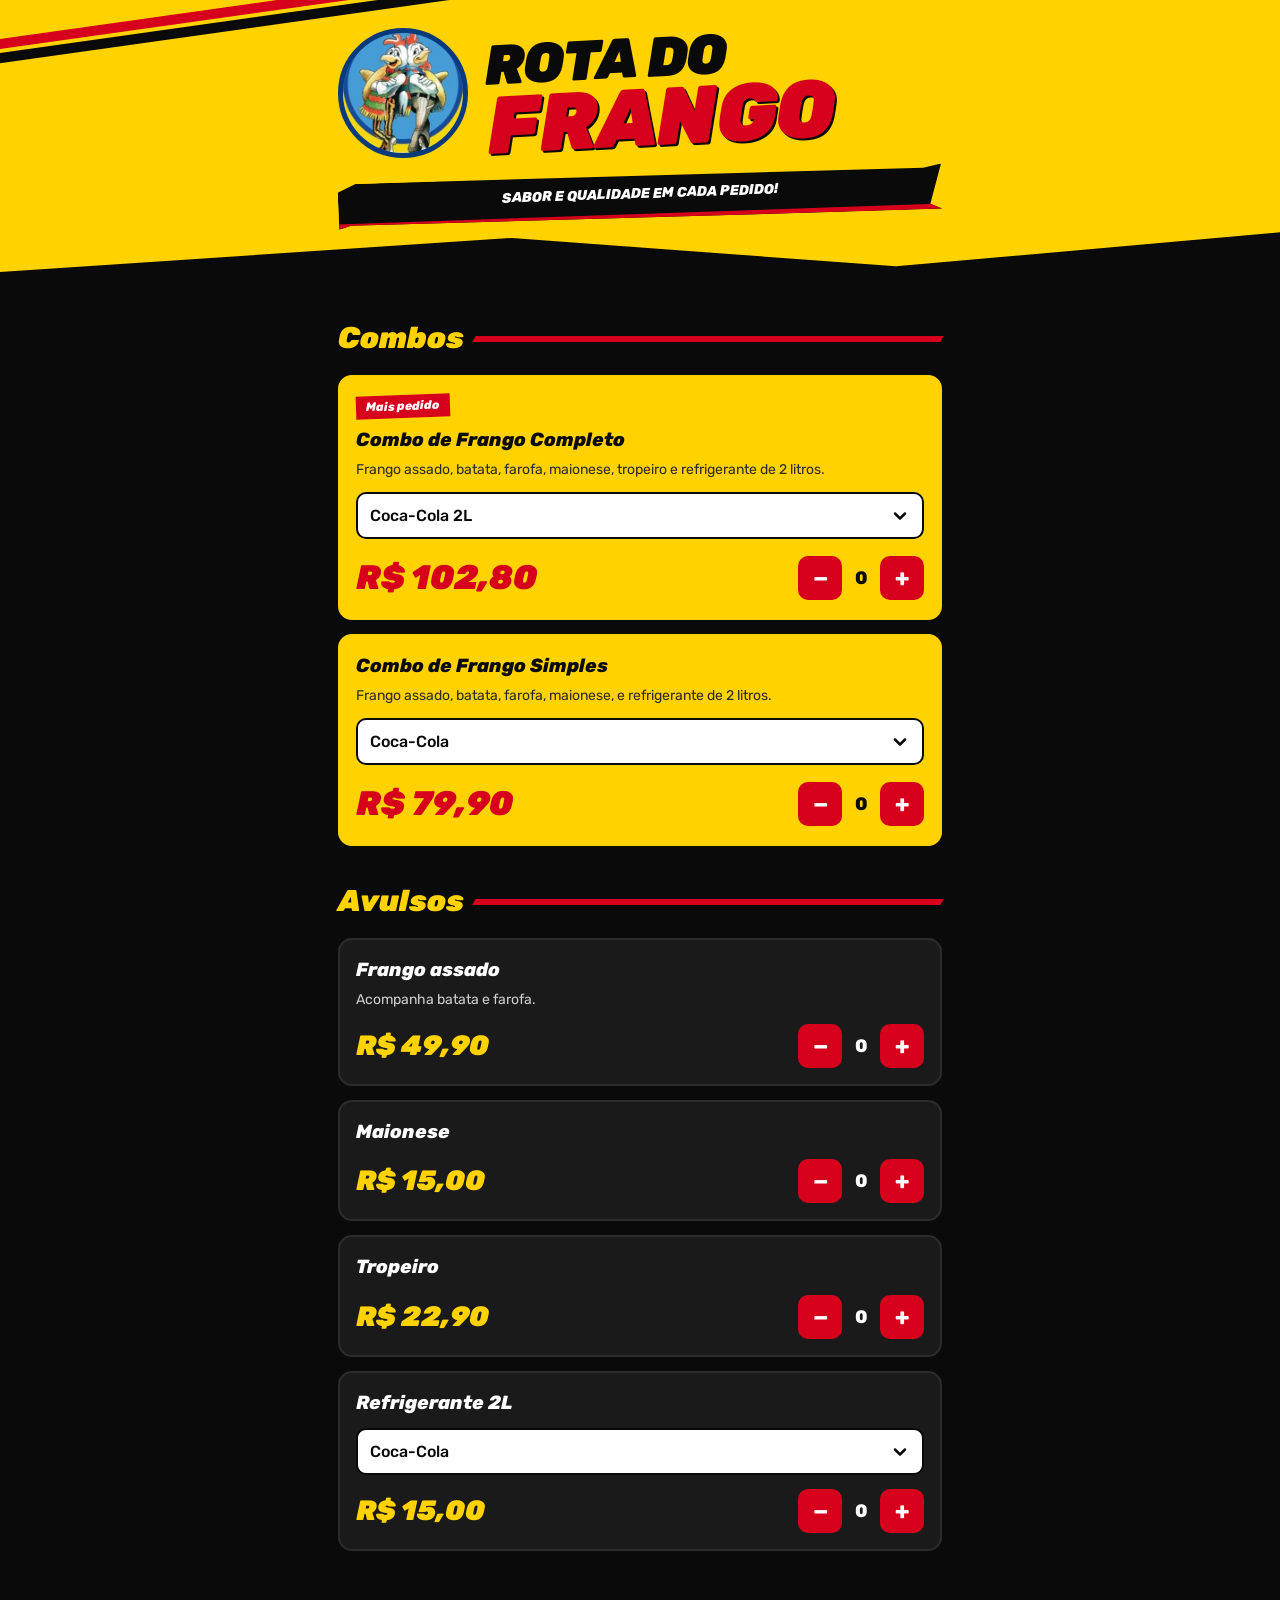
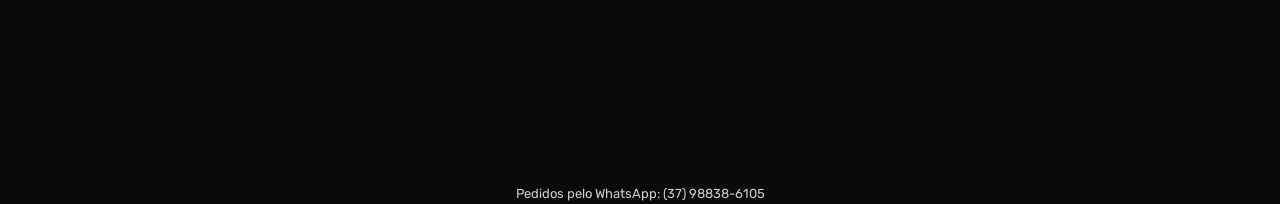
==== commit 7c628581: "Atualiza cardápio digital 3" ====
--- a/index.html
+++ b/index.html
@@ -458,6 +458,9 @@
           data-price="7990"
         >
           <h3>Combo de Frango Simples</h3>
+          <p>
+            Frango assado, batata, farofa, maionese, e refrigerante de 2 litros.
+          </p>
           <select class="jsonly" aria-label="Refrigerante">
             <option>Coca-Cola</option>
             <option>Fanta</option>
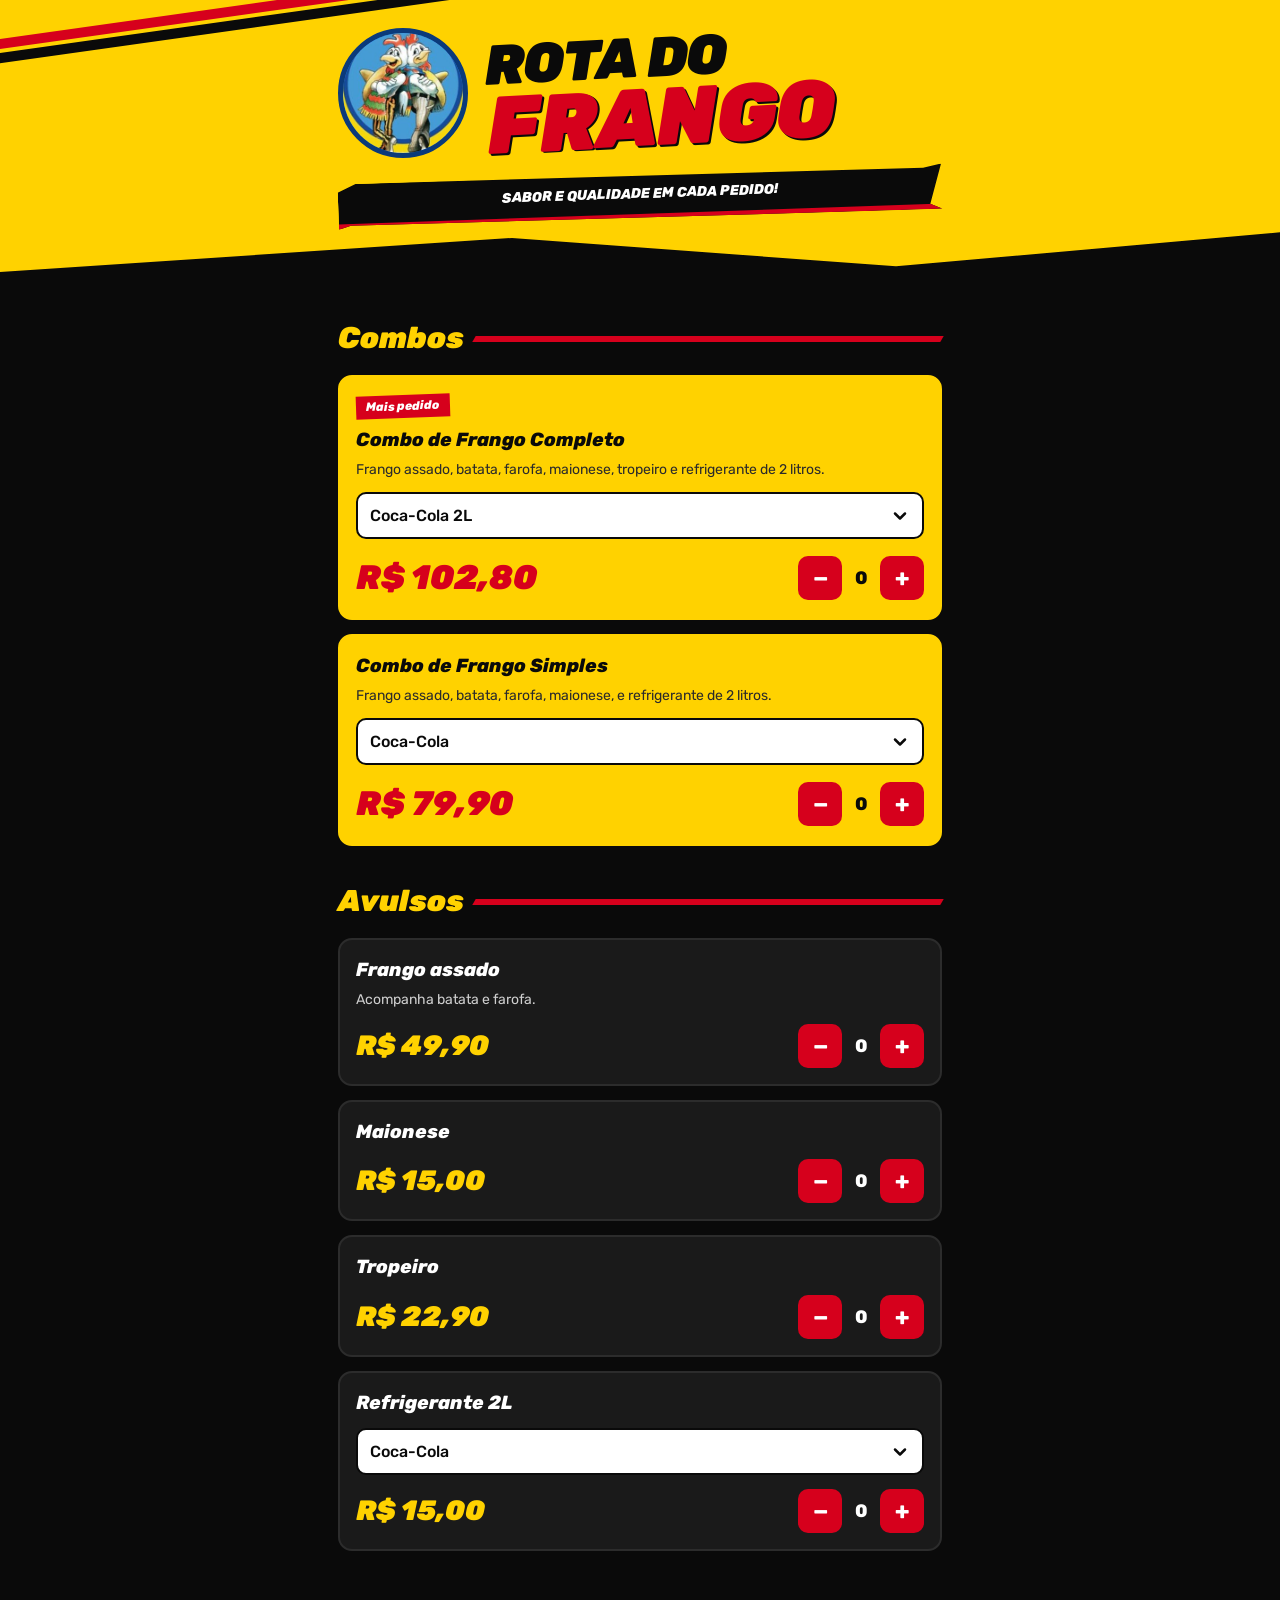
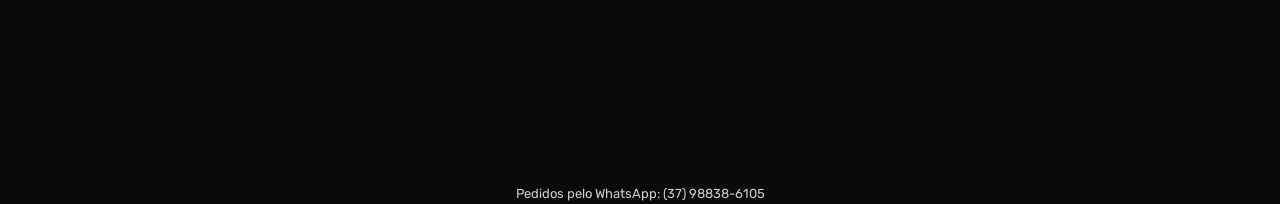
==== commit db1ef3c9: "Atualiza cardápio digital 4" ====
--- a/index.html
+++ b/index.html
@@ -387,6 +387,19 @@
       select:focus-visible {
         outline: 3px solid #fff;
         outline-offset: 2px;
+      }
+      .logo {
+        width: clamp(84px, 27vw, 130px);
+        height: clamp(84px, 27vw, 130px);
+        margin-right: clamp(8px, 3vw, 18px);
+      }
+      .mark {
+        font-size: clamp(22px, 7.4vw, 56px);
+        min-width: 0;
+        padding-right: 6px;
+      }
+      .tag {
+        font-size: clamp(10px, 3.1vw, 14px);
       }
     </style>
   </head>
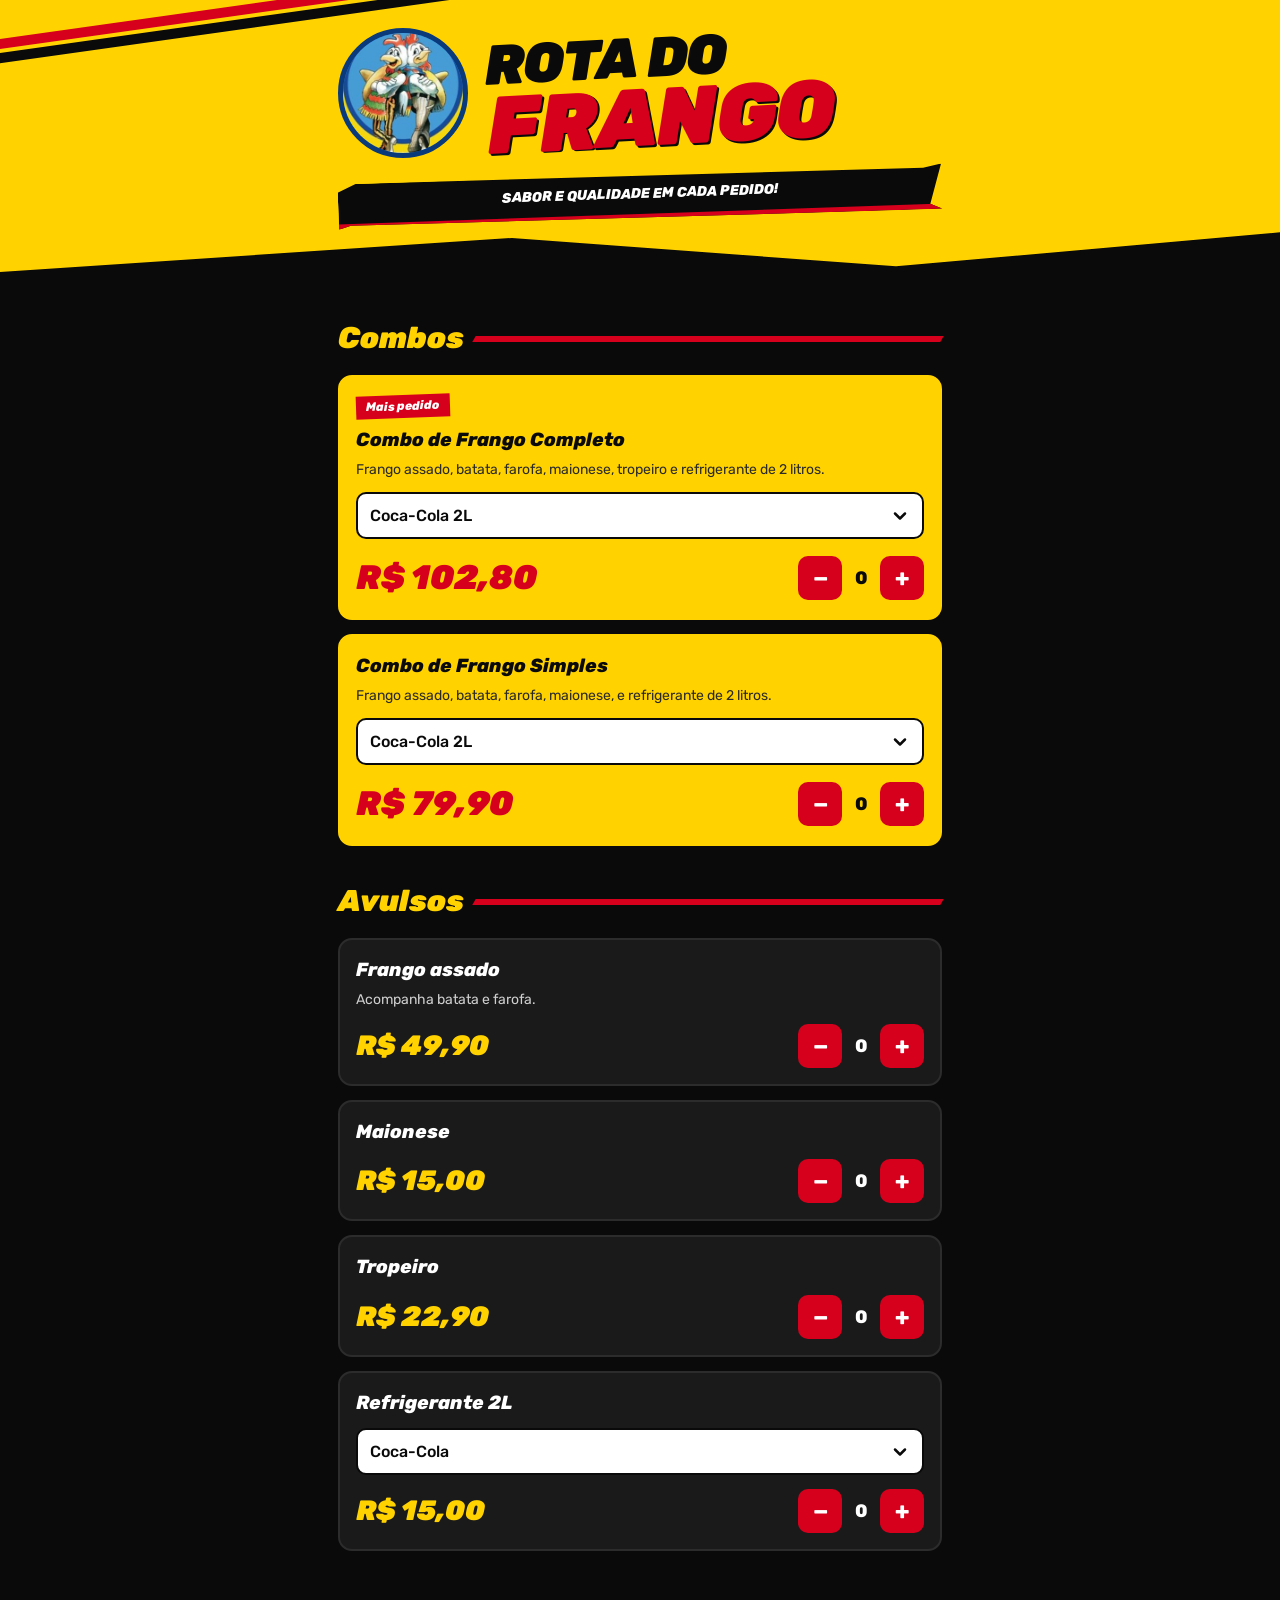
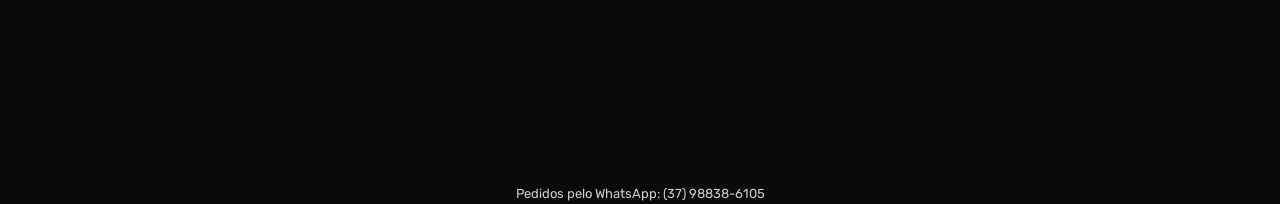
==== commit 43d813c4: "Atualiza cardápio digital 5" ====
--- a/index.html
+++ b/index.html
@@ -475,8 +475,8 @@
             Frango assado, batata, farofa, maionese, e refrigerante de 2 litros.
           </p>
           <select class="jsonly" aria-label="Refrigerante">
-            <option>Coca-Cola</option>
-            <option>Fanta</option>
+            <option>Coca-Cola 2L</option>
+            <option>Fanta 2L</option>
           </select>
           <div class="row">
             <span class="price">R$ 79,90</span>
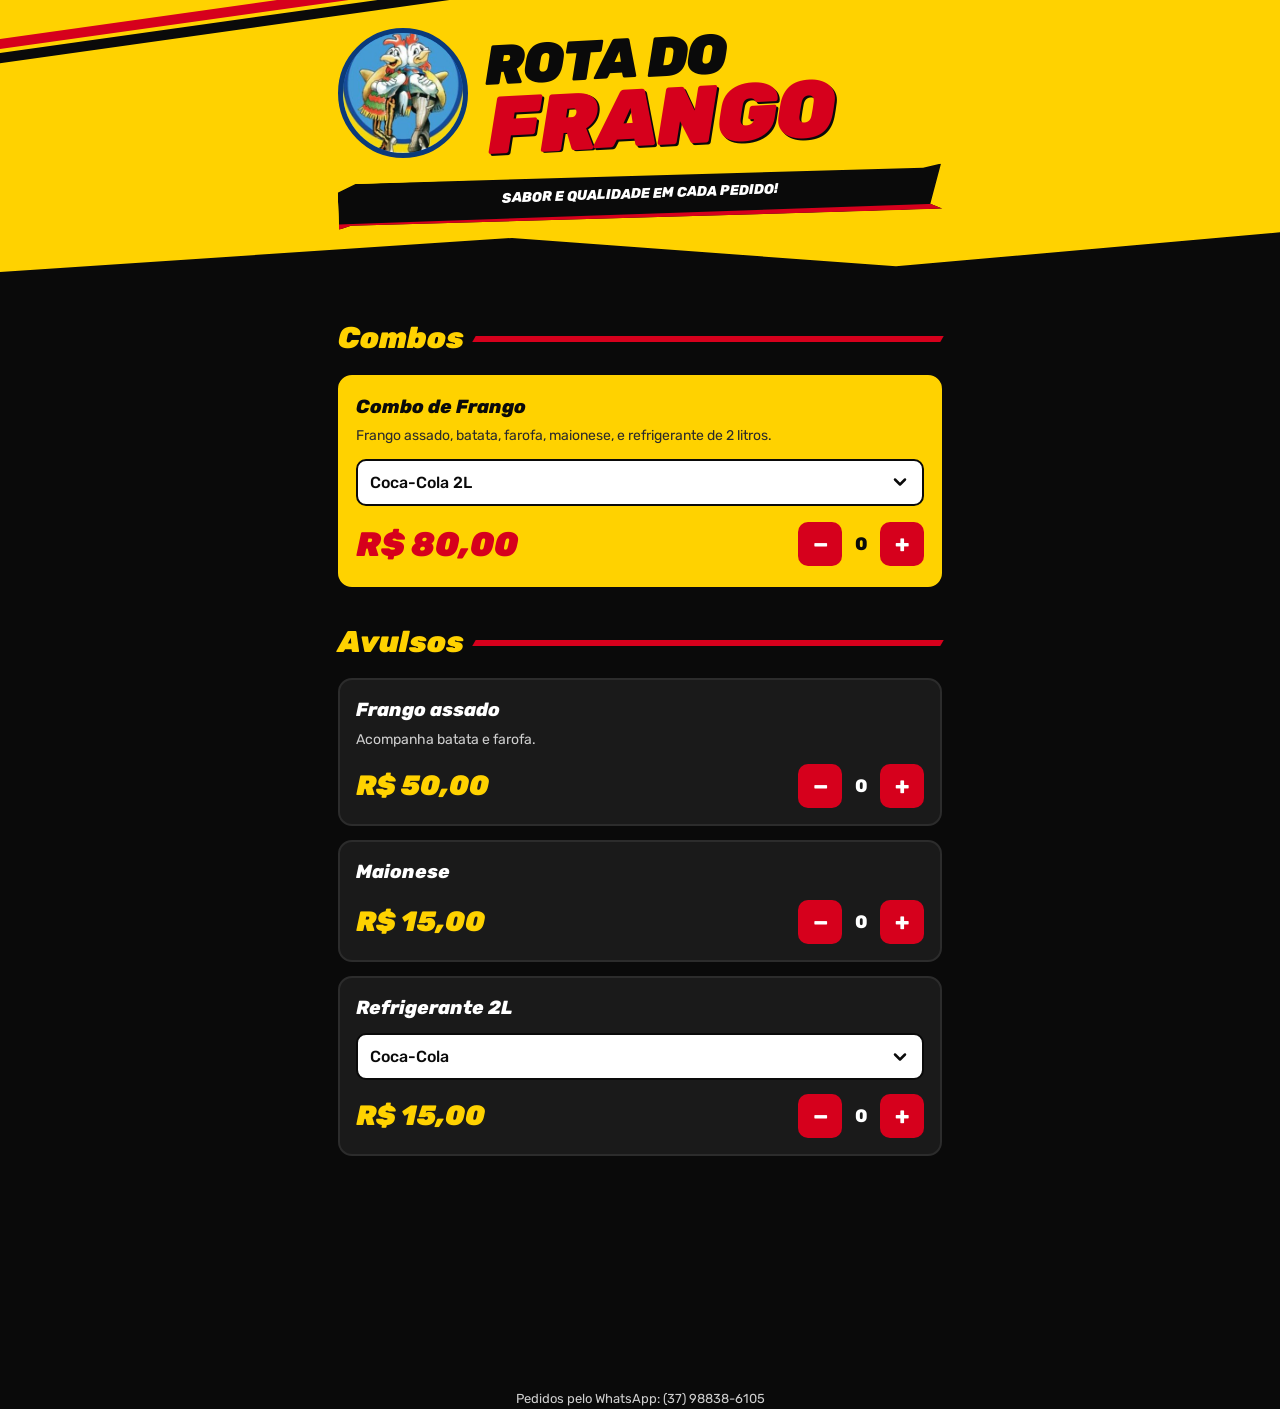
==== commit 78a2b40c: "Atualiza cardápio digital" ====
--- a/index.html
+++ b/index.html
@@ -12,396 +12,7 @@
       href="https://fonts.googleapis.com/css2?family=Rubik:ital,wght@0,400;0,500;1,800;1,900&display=swap"
       rel="stylesheet"
     />
-    <style>
-      :root {
-        --y: #ffd200;
-        --r: #d6001c;
-        --k: #0a0a0a;
-        --k2: #1a1a1a;
-        --w: #fff;
-        --mut: #cfcfcf;
-        color-scheme: dark;
-      }
-      *,
-      *::before,
-      *::after {
-        box-sizing: border-box;
-      }
-      html {
-        -webkit-text-size-adjust: 100%;
-        text-size-adjust: 100%;
-        min-height: 100%;
-        min-height: 100dvh;
-        overflow-x: clip;
-        overflow-y: scroll;
-        -webkit-overflow-scrolling: touch;
-      }
-      body {
-        margin: 0;
-        min-height: 100%;
-        min-height: 100dvh;
-        background: #0a0a0a;
-        color: #fff;
-        font-family:
-          Rubik,
-          -apple-system,
-          BlinkMacSystemFont,
-          "Segoe UI",
-          Roboto,
-          Arial,
-          sans-serif;
-        line-height: 1.45;
-        overflow: visible;
-        touch-action: pan-y;
-      }
-      .wrap {
-        max-width: 640px;
-        margin: 0 auto;
-        padding: 0 18px;
-      }
-      header {
-        background: #ffd200;
-        color: #0a0a0a;
-        padding: 28px 0 64px;
-        position: relative;
-        -webkit-clip-path: polygon(
-          0 0,
-          100% 0,
-          100% 82%,
-          70% 94%,
-          40% 84%,
-          0 96%
-        );
-        clip-path: polygon(0 0, 100% 0, 100% 82%, 70% 94%, 40% 84%, 0 96%);
-      }
-      header {
-        padding-top: calc(28px + env(safe-area-inset-top, 0px));
-      }
-      header::before {
-        content: "";
-        position: absolute;
-        left: -10%;
-        top: 12px;
-        width: 50%;
-        height: 10px;
-        background: #d6001c;
-        -webkit-transform: rotate(-8deg);
-        transform: rotate(-8deg);
-        box-shadow: 0 14px 0 #0a0a0a;
-      }
-      .top {
-        display: -webkit-flex;
-        display: flex;
-        -webkit-align-items: center;
-        align-items: center;
-      }
-      .logo {
-        width: 104px;
-        height: 104px;
-        object-fit: cover;
-        object-position: 50% 65%;
-        border: 5px solid #0b3a7a;
-        border-radius: 50%;
-        background: #1f6fd0;
-        -webkit-flex: none;
-        flex: none;
-        margin-right: 14px;
-        display: block;
-      }
-      .mark {
-        font-style: italic;
-        font-weight: 900;
-        line-height: 0.88;
-        margin: 0;
-        font-size: 34px;
-        letter-spacing: -0.02em;
-        color: #0a0a0a;
-        -webkit-transform: rotate(-3deg);
-        transform: rotate(-3deg);
-      }
-      .mark span {
-        display: block;
-        color: #d6001c;
-        font-size: 1.45em;
-        text-shadow: 2px 2px 0 #0a0a0a;
-      }
-      .tag {
-        display: block;
-        background: #0a0a0a;
-        color: #fff;
-        font-style: italic;
-        font-weight: 800;
-        font-size: 11px;
-        text-transform: uppercase;
-        text-align: center;
-        padding: 10px 12px;
-        margin-top: 16px;
-        -webkit-transform: rotate(-2deg);
-        transform: rotate(-2deg);
-        border-bottom: 5px solid #d6001c;
-        -webkit-clip-path: polygon(
-          0 18%,
-          3% 0,
-          97% 8%,
-          100% 0,
-          98% 88%,
-          100% 100%,
-          2% 92%,
-          0 100%
-        );
-        clip-path: polygon(
-          0 18%,
-          3% 0,
-          97% 8%,
-          100% 0,
-          98% 88%,
-          100% 100%,
-          2% 92%,
-          0 100%
-        );
-      }
-      @media (min-width: 380px) {
-        .logo {
-          width: 120px;
-          height: 120px;
-        }
-        .mark {
-          font-size: 42px;
-        }
-        .tag {
-          font-size: 12.5px;
-        }
-      }
-      @media (min-width: 480px) {
-        .logo {
-          width: 130px;
-          height: 130px;
-          margin-right: 18px;
-        }
-        .mark {
-          font-size: 56px;
-        }
-        .tag {
-          font-size: 14px;
-        }
-      }
-      h2 {
-        font-style: italic;
-        font-weight: 900;
-        font-size: 30px;
-        margin: 34px 0 14px;
-        color: #ffd200;
-        display: -webkit-flex;
-        display: flex;
-        -webkit-align-items: center;
-        align-items: center;
-      }
-      h2::after {
-        content: "";
-        -webkit-flex: 1;
-        flex: 1;
-        height: 6px;
-        margin-left: 10px;
-        background: #d6001c;
-        -webkit-transform: skewX(-30deg);
-        transform: skewX(-30deg);
-      }
-      .card {
-        background: #1a1a1a;
-        border: 2px solid #2c2c2c;
-        border-radius: 14px;
-        padding: 16px;
-        margin-bottom: 14px;
-      }
-      .card.feat {
-        background: #ffd200;
-        color: #0a0a0a;
-        border-color: #ffd200;
-      }
-      .card h3 {
-        margin: 0;
-        font-size: 19px;
-        font-weight: 800;
-        font-style: italic;
-      }
-      .card p {
-        margin: 6px 0 0;
-        font-size: 14px;
-        color: #cfcfcf;
-      }
-      .feat p {
-        color: #2b2b2b;
-      }
-      .badge {
-        display: inline-block;
-        background: #d6001c;
-        color: #fff;
-        font-weight: 800;
-        font-style: italic;
-        font-size: 12px;
-        padding: 3px 10px;
-        margin-bottom: 8px;
-        -webkit-transform: rotate(-2deg);
-        transform: rotate(-2deg);
-      }
-      .row {
-        display: -webkit-flex;
-        display: flex;
-        -webkit-justify-content: space-between;
-        justify-content: space-between;
-        -webkit-align-items: center;
-        align-items: center;
-        margin-top: 14px;
-      }
-      .price {
-        font-style: italic;
-        font-weight: 900;
-        font-size: 28px;
-        color: #ffd200;
-      }
-      .feat .price {
-        color: #d6001c;
-        font-size: 34px;
-      }
-      .btn {
-        display: block;
-        text-align: center;
-        background: #d6001c;
-        color: #fff;
-        text-decoration: none;
-        font-weight: 900;
-        font-style: italic;
-        font-size: 17px;
-        padding: 15px 12px;
-        border-radius: 12px;
-        margin-top: 12px;
-        -webkit-tap-highlight-color: transparent;
-      }
-      .jsonly {
-        display: none;
-      }
-      .js .jsonly {
-        display: block;
-      }
-      .js .qty {
-        display: -webkit-flex;
-        display: flex;
-        -webkit-align-items: center;
-        align-items: center;
-      }
-      .js .nojs {
-        display: none;
-      }
-      .qty button {
-        width: 44px;
-        height: 44px;
-        border: 0;
-        border-radius: 10px;
-        background: #d6001c;
-        color: #fff;
-        font:
-          800 24px Rubik,
-          Arial,
-          sans-serif;
-        padding: 0;
-        cursor: pointer;
-        -webkit-appearance: none;
-        appearance: none;
-      }
-      .qn {
-        min-width: 38px;
-        text-align: center;
-        font-weight: 800;
-        font-size: 18px;
-      }
-      select {
-        width: 100%;
-        margin-top: 12px;
-        padding: 12px 44px 12px 12px;
-        border-radius: 10px;
-        border: 2px solid #0a0a0a;
-        background-color: #fff;
-        background-image: url("data:image/svg+xml,%3Csvg xmlns=%27http://www.w3.org/2000/svg%27 width=%2720%27 height=%2720%27 viewBox=%270 0 24 24%27 fill=%27none%27 stroke=%27%230a0a0a%27 stroke-width=%273%27 stroke-linecap=%27round%27 stroke-linejoin=%27round%27%3E%3Cpath d=%27m6 9 6 6 6-6%27/%3E%3C/svg%3E");
-        background-repeat: no-repeat;
-        background-position: right 12px center;
-        color: #0a0a0a;
-        font:
-          500 16px Rubik,
-          Arial,
-          sans-serif;
-        -webkit-appearance: none;
-        appearance: none;
-        cursor: pointer;
-      }
-      main.wrap {
-        padding-bottom: calc(220px + env(safe-area-inset-bottom, 0px));
-      }
-      footer {
-        padding: 30px 0 calc(240px + env(safe-area-inset-bottom, 0px));
-        text-align: center;
-        color: #cfcfcf;
-        font-size: 13px;
-      }
-      #bar {
-        display: none;
-        position: fixed;
-        left: 0;
-        right: 0;
-        bottom: 0;
-        bottom: env(safe-area-inset-bottom, 0px);
-        padding: 12px 18px;
-        padding-bottom: calc(12px + env(safe-area-inset-bottom, 0px));
-        background: #d6001c;
-        z-index: 9;
-      }
-      .js #bar.on {
-        display: block;
-      }
-      #send {
-        max-width: 604px;
-        margin: 0 auto;
-        display: -webkit-flex;
-        display: flex;
-        -webkit-justify-content: space-between;
-        justify-content: space-between;
-        -webkit-align-items: center;
-        align-items: center;
-        background: #ffd200;
-        color: #0a0a0a;
-        text-decoration: none;
-        font-weight: 900;
-        font-style: italic;
-        font-size: 17px;
-        padding: 14px 18px;
-        border-radius: 12px;
-      }
-      #alt {
-        display: block;
-        text-align: center;
-        color: #fff;
-        font-size: 13px;
-        margin-top: 8px;
-      }
-      a:focus-visible,
-      button:focus-visible,
-      select:focus-visible {
-        outline: 3px solid #fff;
-        outline-offset: 2px;
-      }
-      .logo {
-        width: clamp(84px, 27vw, 130px);
-        height: clamp(84px, 27vw, 130px);
-        margin-right: clamp(8px, 3vw, 18px);
-      }
-      .mark {
-        font-size: clamp(22px, 7.4vw, 56px);
-        min-width: 0;
-        padding-right: 6px;
-      }
-      .tag {
-        font-size: clamp(10px, 3.1vw, 14px);
-      }
-    </style>
+    <link rel="stylesheet" href="css/styles.css" />
   </head>
   <body>
     <header>
@@ -412,7 +23,7 @@
             alt="Logo Rota do Frango"
             width="130"
             height="130"
-            src="[data-uri]"
+            src="assets/logo-rota-do-frango.jpg"
           />
           <h1 class="mark">ROTA DO<span>FRANGO</span></h1>
         </div>
@@ -421,25 +32,24 @@
     </header>
     <main class="wrap">
       <h2>Combos</h2>
-      <div>
+
+      <div class="cards">
         <article
           class="card feat"
-          data-id="completo"
-          data-name="Combo de Frango Completo"
-          data-price="10280"
+          data-id="simples"
+          data-name="Combo de Frango"
+          data-price="8000"
         >
-          <span class="badge">Mais pedido</span>
-          <h3>Combo de Frango Completo</h3>
+          <h3>Combo de Frango</h3>
           <p>
-            Frango assado, batata, farofa, maionese, tropeiro e refrigerante de
-            2 litros.
+            Frango assado, batata, farofa, maionese, e refrigerante de 2 litros.
           </p>
           <select class="jsonly" aria-label="Refrigerante">
             <option>Coca-Cola 2L</option>
             <option>Fanta 2L</option>
           </select>
           <div class="row">
-            <span class="price">R$ 102,80</span>
+            <span class="price">R$ 80,00</span>
             <div class="qty jsonly">
               <button type="button" data-act="-" aria-label="Diminuir">−</button
               ><span class="qn">0</span
@@ -451,53 +61,13 @@
           <div class="nojs">
             <a
               class="btn"
-              href="https://wa.me/5537988386105?text=Ol%C3%A1%21%20Quero%20fazer%20um%20pedido%3A%0A%E2%80%A2%201x%20Combo%20de%20Frango%20Completo%20%28Coca-Cola%202L%29%20-%20R%24%20102%2C80%0A%0ATotal%3A%20R%24%20102%2C80"
+              href="https://wa.me/5537988386105?text=Ol%C3%A1%21%20Quero%20fazer%20um%20pedido%3A%0A%E2%80%A2%201x%20Combo%20de%20Frango%20Simples%20%28Coca-Cola%29%20-%20R%24%2080%2C00%0A%0ATotal%3A%20R%24%2080%2C00"
               target="_blank"
               rel="noopener"
               >Pedir com Coca-Cola</a
             ><a
               class="btn"
-              href="https://wa.me/5537988386105?text=Ol%C3%A1%21%20Quero%20fazer%20um%20pedido%3A%0A%E2%80%A2%201x%20Combo%20de%20Frango%20Completo%20%28Fanta%202L%29%20-%20R%24%20102%2C80%0A%0ATotal%3A%20R%24%20102%2C80"
-              target="_blank"
-              rel="noopener"
-              >Pedir com Fanta</a
-            >
-          </div>
-        </article>
-        <article
-          class="card feat"
-          data-id="simples"
-          data-name="Combo de Frango Simples"
-          data-price="7990"
-        >
-          <h3>Combo de Frango Simples</h3>
-          <p>
-            Frango assado, batata, farofa, maionese, e refrigerante de 2 litros.
-          </p>
-          <select class="jsonly" aria-label="Refrigerante">
-            <option>Coca-Cola 2L</option>
-            <option>Fanta 2L</option>
-          </select>
-          <div class="row">
-            <span class="price">R$ 79,90</span>
-            <div class="qty jsonly">
-              <button type="button" data-act="-" aria-label="Diminuir">−</button
-              ><span class="qn">0</span
-              ><button type="button" data-act="+" aria-label="Aumentar">
-                +
-              </button>
-            </div>
-          </div>
-          <div class="nojs">
-            <a
-              class="btn"
-              href="https://wa.me/5537988386105?text=Ol%C3%A1%21%20Quero%20fazer%20um%20pedido%3A%0A%E2%80%A2%201x%20Combo%20de%20Frango%20Simples%20%28Coca-Cola%29%20-%20R%24%2079%2C90%0A%0ATotal%3A%20R%24%2079%2C90"
-              target="_blank"
-              rel="noopener"
-              >Pedir com Coca-Cola</a
-            ><a
-              class="btn"
-              href="https://wa.me/5537988386105?text=Ol%C3%A1%21%20Quero%20fazer%20um%20pedido%3A%0A%E2%80%A2%201x%20Combo%20de%20Frango%20Simples%20%28Fanta%29%20-%20R%24%2079%2C90%0A%0ATotal%3A%20R%24%2079%2C90"
+              href="https://wa.me/5537988386105?text=Ol%C3%A1%21%20Quero%20fazer%20um%20pedido%3A%0A%E2%80%A2%201x%20Combo%20de%20Frango%20Simples%20%28Fanta%29%20-%20R%24%2080%2C00%0A%0ATotal%3A%20R%24%2080%2C00"
               target="_blank"
               rel="noopener"
               >Pedir com Fanta</a
@@ -511,12 +81,12 @@
           class="card"
           data-id="frango"
           data-name="Frango assado"
-          data-price="4990"
+          data-price="5000"
         >
           <h3>Frango assado</h3>
           <p>Acompanha batata e farofa.</p>
           <div class="row">
-            <span class="price">R$ 49,90</span>
+            <span class="price">R$ 50,00</span>
             <div class="qty jsonly">
               <button type="button" data-act="-" aria-label="Diminuir">−</button
               ><span class="qn">0</span
@@ -528,7 +98,7 @@
           <div class="nojs">
             <a
               class="btn"
-              href="https://wa.me/5537988386105?text=Ol%C3%A1%21%20Quero%20fazer%20um%20pedido%3A%0A%E2%80%A2%201x%20Frango%20assado%20-%20R%24%2049%2C90%0A%0ATotal%3A%20R%24%2049%2C90"
+              href="https://wa.me/5537988386105?text=Ol%C3%A1%21%20Quero%20fazer%20um%20pedido%3A%0A%E2%80%A2%201x%20Frango%20assado%20-%20R%24%2050%2C00%0A%0ATotal%3A%20R%24%2050%2C00"
               target="_blank"
               rel="noopener"
               >Pedir pelo WhatsApp</a
@@ -556,33 +126,6 @@
             <a
               class="btn"
               href="https://wa.me/5537988386105?text=Ol%C3%A1%21%20Quero%20fazer%20um%20pedido%3A%0A%E2%80%A2%201x%20Maionese%20-%20R%24%2015%2C00%0A%0ATotal%3A%20R%24%2015%2C00"
-              target="_blank"
-              rel="noopener"
-              >Pedir pelo WhatsApp</a
-            >
-          </div>
-        </article>
-        <article
-          class="card"
-          data-id="tropeiro"
-          data-name="Tropeiro"
-          data-price="2290"
-        >
-          <h3>Tropeiro</h3>
-          <div class="row">
-            <span class="price">R$ 22,90</span>
-            <div class="qty jsonly">
-              <button type="button" data-act="-" aria-label="Diminuir">−</button
-              ><span class="qn">0</span
-              ><button type="button" data-act="+" aria-label="Aumentar">
-                +
-              </button>
-            </div>
-          </div>
-          <div class="nojs">
-            <a
-              class="btn"
-              href="https://wa.me/5537988386105?text=Ol%C3%A1%21%20Quero%20fazer%20um%20pedido%3A%0A%E2%80%A2%201x%20Tropeiro%20-%20R%24%2022%2C90%0A%0ATotal%3A%20R%24%2022%2C90"
               target="_blank"
               rel="noopener"
               >Pedir pelo WhatsApp</a
@@ -636,82 +179,6 @@
         >Não abriu? Toque aqui</a
       >
     </div>
-    <script>
-      (function () {
-        try {
-          var PHONE = "5537988386105";
-          var cards = [].slice.call(document.querySelectorAll(".card")),
-            qty = {};
-          function brl(c) {
-            return "R$ " + (c / 100).toFixed(2).replace(".", ",");
-          }
-          cards.forEach(function (c) {
-            qty[c.getAttribute("data-id")] = 0;
-          });
-          function update() {
-            var n = 0,
-              t = 0,
-              lines = [];
-            cards.forEach(function (c) {
-              var id = c.getAttribute("data-id"),
-                q = qty[id],
-                p = +c.getAttribute("data-price"),
-                nm = c.getAttribute("data-name"),
-                s = c.querySelector("select");
-              c.querySelector(".qn").textContent = q;
-              if (q) {
-                n += q;
-                t += q * p;
-                lines.push(
-                  "• " +
-                    q +
-                    "x " +
-                    nm +
-                    (s ? " (" + s.value + ")" : "") +
-                    " - " +
-                    brl(q * p),
-                );
-              }
-            });
-            document.getElementById("bar").className = n ? "on" : "";
-            document.getElementById("cnt").textContent =
-              n + (n === 1 ? " item" : " itens");
-            document.getElementById("tot").textContent = brl(t);
-            var enc = encodeURIComponent(
-              "Olá! Quero fazer um pedido:\n" +
-                lines.join("\n") +
-                "\n\nTotal: " +
-                brl(t),
-            );
-            document.getElementById("send").href =
-              "https://wa.me/" + PHONE + "?text=" + enc;
-            document.getElementById("alt").href =
-              "whatsapp://send?phone=" + PHONE + "&text=" + enc;
-          }
-          document.addEventListener("click", function (e) {
-            var b = e.target;
-            while (
-              b &&
-              b !== document &&
-              !(b.getAttribute && b.getAttribute("data-act"))
-            )
-              b = b.parentNode;
-            if (!b || b === document) return;
-            var c = b;
-            while (c && !(c.className && /\bcard\b/.test(c.className)))
-              c = c.parentNode;
-            var id = c.getAttribute("data-id");
-            qty[id] = Math.max(
-              0,
-              qty[id] + (b.getAttribute("data-act") === "+" ? 1 : -1),
-            );
-            update();
-          });
-          document.addEventListener("change", update);
-          update();
-          document.documentElement.className += " js";
-        } catch (err) {}
-      })();
-    </script>
+    <script src="js/cardapio.js" defer></script>
   </body>
 </html>
--- a/css/styles.css
+++ b/css/styles.css
@@ -0,0 +1,388 @@
+:root {
+        --y: #ffd200;
+        --r: #d6001c;
+        --k: #0a0a0a;
+        --k2: #1a1a1a;
+        --w: #fff;
+        --mut: #cfcfcf;
+        color-scheme: dark;
+      }
+      *,
+      *::before,
+      *::after {
+        box-sizing: border-box;
+      }
+      html {
+        -webkit-text-size-adjust: 100%;
+        text-size-adjust: 100%;
+        min-height: 100%;
+        min-height: 100dvh;
+        overflow-x: clip;
+        overflow-y: scroll;
+        -webkit-overflow-scrolling: touch;
+      }
+      body {
+        margin: 0;
+        min-height: 100%;
+        min-height: 100dvh;
+        background: #0a0a0a;
+        color: #fff;
+        font-family:
+          Rubik,
+          -apple-system,
+          BlinkMacSystemFont,
+          "Segoe UI",
+          Roboto,
+          Arial,
+          sans-serif;
+        line-height: 1.45;
+        overflow: visible;
+        touch-action: pan-y;
+      }
+      .wrap {
+        max-width: 640px;
+        margin: 0 auto;
+        padding: 0 18px;
+      }
+      header {
+        background: #ffd200;
+        color: #0a0a0a;
+        padding: 28px 0 64px;
+        position: relative;
+        -webkit-clip-path: polygon(
+          0 0,
+          100% 0,
+          100% 82%,
+          70% 94%,
+          40% 84%,
+          0 96%
+        );
+        clip-path: polygon(0 0, 100% 0, 100% 82%, 70% 94%, 40% 84%, 0 96%);
+      }
+      header {
+        padding-top: calc(28px + env(safe-area-inset-top, 0px));
+      }
+      header::before {
+        content: "";
+        position: absolute;
+        left: -10%;
+        top: 12px;
+        width: 50%;
+        height: 10px;
+        background: #d6001c;
+        -webkit-transform: rotate(-8deg);
+        transform: rotate(-8deg);
+        box-shadow: 0 14px 0 #0a0a0a;
+      }
+      .top {
+        display: -webkit-flex;
+        display: flex;
+        -webkit-align-items: center;
+        align-items: center;
+      }
+      .logo {
+        width: 104px;
+        height: 104px;
+        object-fit: cover;
+        object-position: 50% 65%;
+        border: 5px solid #0b3a7a;
+        border-radius: 50%;
+        background: #1f6fd0;
+        -webkit-flex: none;
+        flex: none;
+        margin-right: 14px;
+        display: block;
+      }
+      .mark {
+        font-style: italic;
+        font-weight: 900;
+        line-height: 0.88;
+        margin: 0;
+        font-size: 34px;
+        letter-spacing: -0.02em;
+        color: #0a0a0a;
+        -webkit-transform: rotate(-3deg);
+        transform: rotate(-3deg);
+      }
+      .mark span {
+        display: block;
+        color: #d6001c;
+        font-size: 1.45em;
+        text-shadow: 2px 2px 0 #0a0a0a;
+      }
+      .tag {
+        display: block;
+        background: #0a0a0a;
+        color: #fff;
+        font-style: italic;
+        font-weight: 800;
+        font-size: 11px;
+        text-transform: uppercase;
+        text-align: center;
+        padding: 10px 12px;
+        margin-top: 16px;
+        -webkit-transform: rotate(-2deg);
+        transform: rotate(-2deg);
+        border-bottom: 5px solid #d6001c;
+        -webkit-clip-path: polygon(
+          0 18%,
+          3% 0,
+          97% 8%,
+          100% 0,
+          98% 88%,
+          100% 100%,
+          2% 92%,
+          0 100%
+        );
+        clip-path: polygon(
+          0 18%,
+          3% 0,
+          97% 8%,
+          100% 0,
+          98% 88%,
+          100% 100%,
+          2% 92%,
+          0 100%
+        );
+      }
+      @media (min-width: 380px) {
+        .logo {
+          width: 120px;
+          height: 120px;
+        }
+        .mark {
+          font-size: 42px;
+        }
+        .tag {
+          font-size: 12.5px;
+        }
+      }
+      @media (min-width: 480px) {
+        .logo {
+          width: 130px;
+          height: 130px;
+          margin-right: 18px;
+        }
+        .mark {
+          font-size: 56px;
+        }
+        .tag {
+          font-size: 14px;
+        }
+      }
+      h2 {
+        font-style: italic;
+        font-weight: 900;
+        font-size: 30px;
+        margin: 34px 0 14px;
+        color: #ffd200;
+        display: -webkit-flex;
+        display: flex;
+        -webkit-align-items: center;
+        align-items: center;
+      }
+      h2::after {
+        content: "";
+        -webkit-flex: 1;
+        flex: 1;
+        height: 6px;
+        margin-left: 10px;
+        background: #d6001c;
+        -webkit-transform: skewX(-30deg);
+        transform: skewX(-30deg);
+      }
+      .card {
+        background: #1a1a1a;
+        border: 2px solid #2c2c2c;
+        border-radius: 14px;
+        padding: 16px;
+        margin-bottom: 14px;
+      }
+      .card.feat {
+        background: #ffd200;
+        color: #0a0a0a;
+        border-color: #ffd200;
+      }
+      .card h3 {
+        margin: 0;
+        font-size: 19px;
+        font-weight: 800;
+        font-style: italic;
+      }
+      .card p {
+        margin: 6px 0 0;
+        font-size: 14px;
+        color: #cfcfcf;
+      }
+      .feat p {
+        color: #2b2b2b;
+      }
+      .badge {
+        display: inline-block;
+        background: #d6001c;
+        color: #fff;
+        font-weight: 800;
+        font-style: italic;
+        font-size: 12px;
+        padding: 3px 10px;
+        margin-bottom: 8px;
+        -webkit-transform: rotate(-2deg);
+        transform: rotate(-2deg);
+      }
+      .row {
+        display: -webkit-flex;
+        display: flex;
+        -webkit-justify-content: space-between;
+        justify-content: space-between;
+        -webkit-align-items: center;
+        align-items: center;
+        margin-top: 14px;
+      }
+      .price {
+        font-style: italic;
+        font-weight: 900;
+        font-size: 28px;
+        color: #ffd200;
+      }
+      .feat .price {
+        color: #d6001c;
+        font-size: 34px;
+      }
+      .btn {
+        display: block;
+        text-align: center;
+        background: #d6001c;
+        color: #fff;
+        text-decoration: none;
+        font-weight: 900;
+        font-style: italic;
+        font-size: 17px;
+        padding: 15px 12px;
+        border-radius: 12px;
+        margin-top: 12px;
+        -webkit-tap-highlight-color: transparent;
+      }
+      .jsonly {
+        display: none;
+      }
+      .js .jsonly {
+        display: block;
+      }
+      .js .qty {
+        display: -webkit-flex;
+        display: flex;
+        -webkit-align-items: center;
+        align-items: center;
+      }
+      .js .nojs {
+        display: none;
+      }
+      .qty button {
+        width: 44px;
+        height: 44px;
+        border: 0;
+        border-radius: 10px;
+        background: #d6001c;
+        color: #fff;
+        font:
+          800 24px Rubik,
+          Arial,
+          sans-serif;
+        padding: 0;
+        cursor: pointer;
+        -webkit-appearance: none;
+        appearance: none;
+      }
+      .qn {
+        min-width: 38px;
+        text-align: center;
+        font-weight: 800;
+        font-size: 18px;
+      }
+      select {
+        width: 100%;
+        margin-top: 12px;
+        padding: 12px 44px 12px 12px;
+        border-radius: 10px;
+        border: 2px solid #0a0a0a;
+        background-color: #fff;
+        background-image: url("data:image/svg+xml,%3Csvg xmlns=%27http://www.w3.org/2000/svg%27 width=%2720%27 height=%2720%27 viewBox=%270 0 24 24%27 fill=%27none%27 stroke=%27%230a0a0a%27 stroke-width=%273%27 stroke-linecap=%27round%27 stroke-linejoin=%27round%27%3E%3Cpath d=%27m6 9 6 6 6-6%27/%3E%3C/svg%3E");
+        background-repeat: no-repeat;
+        background-position: right 12px center;
+        color: #0a0a0a;
+        font:
+          500 16px Rubik,
+          Arial,
+          sans-serif;
+        -webkit-appearance: none;
+        appearance: none;
+        cursor: pointer;
+      }
+      main.wrap {
+        padding-bottom: calc(220px + env(safe-area-inset-bottom, 0px));
+      }
+      footer {
+        padding: 30px 0 calc(240px + env(safe-area-inset-bottom, 0px));
+        text-align: center;
+        color: #cfcfcf;
+        font-size: 13px;
+      }
+      #bar {
+        display: none;
+        position: fixed;
+        left: 0;
+        right: 0;
+        bottom: 0;
+        bottom: env(safe-area-inset-bottom, 0px);
+        padding: 12px 18px;
+        padding-bottom: calc(12px + env(safe-area-inset-bottom, 0px));
+        background: #d6001c;
+        z-index: 9;
+      }
+      .js #bar.on {
+        display: block;
+      }
+      #send {
+        max-width: 604px;
+        margin: 0 auto;
+        display: -webkit-flex;
+        display: flex;
+        -webkit-justify-content: space-between;
+        justify-content: space-between;
+        -webkit-align-items: center;
+        align-items: center;
+        background: #ffd200;
+        color: #0a0a0a;
+        text-decoration: none;
+        font-weight: 900;
+        font-style: italic;
+        font-size: 17px;
+        padding: 14px 18px;
+        border-radius: 12px;
+      }
+      #alt {
+        display: block;
+        text-align: center;
+        color: #fff;
+        font-size: 13px;
+        margin-top: 8px;
+      }
+      a:focus-visible,
+      button:focus-visible,
+      select:focus-visible {
+        outline: 3px solid #fff;
+        outline-offset: 2px;
+      }
+      .logo {
+        width: clamp(84px, 27vw, 130px);
+        height: clamp(84px, 27vw, 130px);
+        margin-right: clamp(8px, 3vw, 18px);
+      }
+      .mark {
+        font-size: clamp(22px, 7.4vw, 56px);
+        min-width: 0;
+        padding-right: 6px;
+      }
+      .tag {
+        font-size: clamp(10px, 3.1vw, 14px);
+      }
